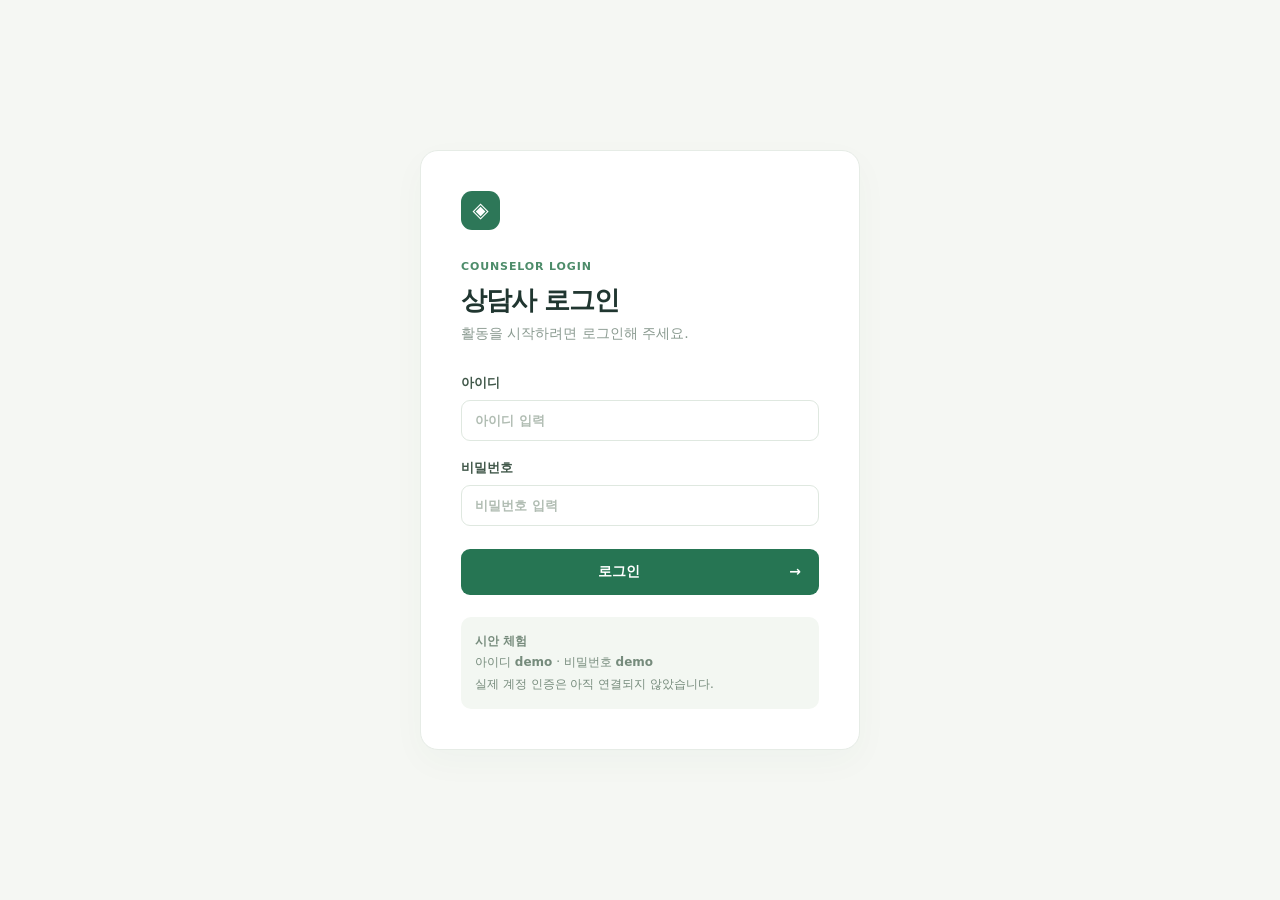
==== index.html @ 0dde92e3 "Add files via upload" ====
<!DOCTYPE html>
<html lang="ko"><head><meta charset="utf-8"><meta name="viewport" content="width=device-width,initial-scale=1"><meta name="theme-color" content="#f5f7f3"><title>온동네 상담사 활동</title><link rel="stylesheet" href="style.css"></head>
<body class="login-mode">
<div class="shell">
<header class="top"><div class="brand"><span class="logo">◈</span><div><strong>온동네</strong><small>상담사 활동 기록</small></div></div><div id="header-actions" hidden><button class="text-btn" id="logout">로그아웃</button></div></header>
<div class="demo">테스트 시안 · 가상 정보만 입력해 주세요. 실제 로그인이나 보고 전송은 이루어지지 않습니다.</div>
<main>
<section id="login" class="screen active"><div class="login-layout"><div class="login-card"><div class="login-symbol">◈</div><span class="eyebrow">COUNSELOR LOGIN</span><h2>상담사 로그인</h2><p class="sub">활동을 시작하려면 로그인해 주세요.</p><form id="login-form"><label class="field">아이디<input name="id" placeholder="아이디 입력" autocomplete="username" required></label><label class="field">비밀번호<input name="password" type="password" placeholder="비밀번호 입력" autocomplete="current-password" required></label><button class="button primary block" type="submit">로그인 <span>→</span></button><div id="login-error" class="error" role="alert"></div></form><div class="test-note"><strong>시안 체험</strong><br>아이디 <b>demo</b> · 비밀번호 <b>demo</b><br>실제 계정 인증은 아직 연결되지 않았습니다.</div></div></div></section>
<section id="workspace" class="screen"><div class="page"><div class="workspace-head"><div><div class="eyebrow">MY ACTIVITY</div><h1>오늘의 활동 기록</h1><p class="sub">활동 구역을 선택하고 방문과 상담을 기록해 주세요.</p></div><div class="person"><span class="person-icon">김</span><div><b>김상담</b><small>상담사 · 테스트 계정</small></div></div></div><div class="summary"><div><span>오늘 방문</span><strong id="visits-count">0 <small>건</small></strong></div><div><span>오늘 재방문</span><strong id="revisits-count">0 <small>건</small></strong></div><div><span>단순 업데이트</span><strong id="updates-count">0 <small>건</small></strong></div><div><span>동의서 징구</span><strong id="consent-count">0 <small>건</small></strong></div></div><div class="layout"><div><div class="section-head"><div><span class="eyebrow">NEW RECORD</span><h2 id="form-heading">활동 내용 작성</h2><p class="sub">방문할 때마다 한 건씩 간편하게 기록해 주세요.</p></div><button id="clear-form" class="text-btn">입력 초기화</button></div><form id="activity-form" class="form-card"><div id="linked" class="linked" hidden></div><label class="field">활동 구역 <span class="required">*</span><select name="area" id="area-select" required><option value="">구역을 선택해 주세요</option></select><small>표시된 구역은 관리자가 설정한 구역의 예시입니다.</small></label><div class="field-row"><label class="field">활동일 <span class="required">*</span><input type="date" name="date" required></label><label class="field">활동 유형 <span class="required">*</span><select name="type" required><option value="최초 방문">최초 방문</option><option value="재방문">재방문</option><option value="단순 업데이트">단순 업데이트</option></select></label></div><div class="field-row"><label class="field">권리지번 <span class="required">*</span><input name="address" placeholder="예: 123-45" required></label><label class="field">동·호수<input name="unit" placeholder="예: 101동 203호"></label></div><label class="field">소유자명 <span class="required">*</span><input name="owner" placeholder="소유자 이름 입력" required></label><fieldset id="visit-result"><legend>방문 결과 <span class="required">*</span></legend><div class="choices"><label><input type="radio" name="result" value="상담 완료" required><span>상담 완료</span></label><label><input type="radio" name="result" value="부재"><span>부재</span></label><label><input type="radio" name="result" value="방문 거절"><span>방문 거절</span></label><label><input type="radio" name="result" value="기타"><span>기타</span></label></div></fieldset><fieldset><legend>서류 징구 여부 <small>확인한 항목을 체크해 주세요</small></legend><div class="checks"><label><input type="checkbox" name="consent"><span>동의서</span></label><label><input type="checkbox" name="privacy"><span>개인정보 관련 서류</span></label><label><input type="checkbox" name="identity"><span>신분증 관련 자료</span></label></div><p class="hint">체크는 징구를 뜻하며, 미체크는 아직 확인되지 않은 상태입니다.</p></fieldset><fieldset><legend>개발성향</legend><div class="choices compact"><label><input type="radio" name="preference" value="상"><span>상</span></label><label><input type="radio" name="preference" value="중"><span>중</span></label><label><input type="radio" name="preference" value="하"><span>하</span></label><label><input type="radio" name="preference" value="미확인" checked><span>미확인</span></label></div></fieldset><label class="field">상담 내용<textarea name="note" placeholder="상담 내용이나 특이사항을 입력해 주세요." rows="4"></textarea></label><label class="field">변동사항 <small>선택</small><input name="changes" placeholder="주소·연락처 등 변경 내용"></label><div class="field-row"><label class="field">후속 조치<select name="follow"><option value="">선택 안 함</option><option>재방문</option><option>전화 연락</option><option>서류 확인</option><option>기타</option></select></label><label class="field">예정일<input type="date" name="followDate"></label></div><div class="form-footer"><span>입력한 내용은 이 브라우저에 저장됩니다.</span><button class="button primary" type="submit">활동 기록 저장 <span>→</span></button></div><p id="feedback" class="feedback" role="status"></p></form></div><aside><div class="side-card"><div class="side-heading"><div><span class="eyebrow">ACTIVITY LOG</span><h2>내 활동 이력</h2></div><span id="record-total" class="count">0건</span></div><div class="searchbox"><span>⌕</span><input id="search" placeholder="권리지번 또는 소유자 검색" aria-label="활동 이력 검색"></div><div id="records" class="records"></div></div><div class="side-note"><b>기존 대상 다시 기록하기</b><p>활동 이력에서 ‘이어서 기록’을 선택하면 해당 권리지번의 재방문이나 단순 업데이트를 남길 수 있습니다.</p></div></aside></div></div></section>
</main></div><script src="app.js"></script></body></html>
---- style.css ----
:root{font-family:"Malgun Gothic",system-ui,sans-serif;color:#203630;background:#f5f7f3;font-size:14px}*{box-sizing:border-box}body{margin:0}button,input,select,textarea{font:inherit}button{cursor:pointer}button:focus-visible,input:focus-visible,select:focus-visible,textarea:focus-visible{outline:3px solid #9bd8b5;outline-offset:2px}.top{height:72px;padding:0 max(24px,calc((100vw - 1220px)/2));display:flex;align-items:center;justify-content:space-between;background:#fff;border-bottom:1px solid #e8eee9}.brand{display:flex;align-items:center;gap:10px}.logo,.login-symbol{display:grid;place-items:center;color:white;background:#2d7758;border-radius:11px;font-size:21px;width:39px;height:39px}.brand strong{font-size:19px;letter-spacing:-1px;display:block}.brand small{display:block;font-size:10px;color:#89988e}.demo{background:#fcf7ea;color:#806d40;text-align:center;font-size:11px;padding:9px 16px}.screen{display:none}.screen.active{display:block}.login-layout{max-width:1040px;margin:0 auto;display:grid;grid-template-columns:1fr 440px;gap:75px;align-items:center;min-height:calc(100vh - 110px);padding:50px 24px}.eyebrow{font-size:11px;color:#4d8c6a;font-weight:800;letter-spacing:.08em}.intro h1{font-size:42px;line-height:1.35;letter-spacing:-2px;margin:20px 0}.intro h1 em{color:#388662;font-style:normal}.intro p,.sub{color:#8a9a90;line-height:1.7}.intro-art{position:relative;height:200px;max-width:420px;margin-top:40px;border-radius:18px;background:#eaf2e9;overflow:hidden}.intro-art span{position:absolute;bottom:15px;left:20px;font-size:11px;color:#72977f}.sun{position:absolute;right:50px;top:24px;width:44px;height:44px;background:#f6d997;border-radius:50%}.house{position:absolute;bottom:38px;width:88px;height:68px;background:#fff;border-radius:5px}.house:before{content:"";position:absolute;top:-34px;left:0;border-left:44px solid transparent;border-right:44px solid transparent;border-bottom:38px solid #81ae8d}.house i{display:block;position:absolute;width:19px;height:30px;background:#c1dbc5;bottom:0;left:34px;border-radius:4px 4px 0 0}.h1{left:75px}.h2{left:170px;transform:scale(.8);transform-origin:bottom}.h3{left:250px;transform:scale(.6);transform-origin:bottom}.ground{position:absolute;bottom:36px;left:30px;right:30px;border-bottom:2px solid #c5d9c6}.login-card,.form-card,.side-card{background:white;border:1px solid #e6ece6;border-radius:18px;box-shadow:0 12px 35px #2b513608}.login-card{padding:40px}.login-symbol{margin-bottom:27px}.login-card h2{font-size:26px;margin:10px 0 4px;letter-spacing:-1px}.login-card .sub{margin:0 0 28px}.field{display:block;font-size:13px;font-weight:700;color:#41584a;margin:0 0 18px}.field small,legend small{font-weight:400;color:#9daaa0;margin-left:5px;font-size:11px}.field input,.field select,.field textarea,.searchbox input{display:block;width:100%;margin-top:8px;border:1px solid #dfe8e0;border-radius:9px;padding:12px 13px;background:#fff;color:#243a2e}.field textarea{resize:vertical}.field input::placeholder,.field textarea::placeholder,.searchbox input::placeholder{color:#b1bdb3}.button{border:0;border-radius:9px;padding:14px 18px;font-weight:700}.button.primary{background:#267553;color:white}.button.primary:hover{background:#1d6145}.button span{float:right;margin-left:30px}.block{width:100%;margin-top:5px}.test-note{font-size:12px;line-height:1.8;background:#f3f7f2;color:#768b7c;border-radius:10px;padding:14px;margin-top:22px}.error{color:#ba513e;font-size:12px;margin-top:8px}.text-btn{border:0;background:transparent;color:#668272;font-weight:700;font-size:12px;padding:8px}.page{max-width:1200px;margin:0 auto;padding:48px 24px 75px}.page.narrow{max-width:760px;padding-top:65px}.page h1{font-size:30px;letter-spacing:-1.5px;margin:9px 0}.steps{display:flex;align-items:center;gap:10px;margin-bottom:48px}.step{font-size:12px;color:#a9b6ac}.step.done{color:#88aa94}.step.current{color:#277554;font-weight:800}.line{width:30px;height:1px;background:#d6e2d7}.region-list{display:grid;gap:12px;margin-top:30px}.region{display:flex;text-align:left;justify-content:space-between;align-items:center;width:100%;background:white;border:1px solid #e3ebe3;border-radius:13px;padding:20px}.region:hover{border-color:#65a880;background:#f8fcf8}.region strong{font-size:16px;display:block;margin-bottom:5px}.region small{color:#95a79a}.region-arrow{width:34px;height:34px;border-radius:50%;display:grid;place-items:center;background:#edf6ef;color:#388363}.caption{color:#9daaa0;font-size:12px;margin-top:20px}.workspace-head{display:flex;justify-content:space-between;align-items:center;margin-bottom:24px}.person{display:flex;align-items:center;gap:10px}.person-icon{width:38px;height:38px;border-radius:50%;background:#dcefe0;color:#337859;display:grid;place-items:center;font-weight:bold}.person small{display:block;color:#98a89d;font-size:11px;margin-top:4px}.summary{display:grid;grid-template-columns:repeat(4,1fr);background:white;border:1px solid #e4ece5;border-radius:14px;margin:0 0 34px}.summary>div{padding:18px 25px;border-right:1px solid #edf1ed}.summary>div:last-child{border:0}.summary span{display:block;color:#85968a;font-size:12px}.summary strong{display:block;margin-top:7px;font-size:23px}.summary small{font-size:12px;color:#97a69b;font-weight:400}.layout{display:grid;grid-template-columns:minmax(0,1fr) 340px;gap:24px}.section-head,.side-heading{display:flex;justify-content:space-between;align-items:center}.section-head h2,.side-heading h2{font-size:20px;margin:5px 0}.section-head .sub{font-size:12px;margin:0 0 17px}.form-card{padding:26px}.field-row{display:grid;grid-template-columns:1fr 1fr;gap:14px}.required{color:#d08764}fieldset{border:0;padding:0;margin:0 0 22px}legend{padding:0;margin-bottom:10px;font-size:13px;font-weight:700;color:#41584a}.choices{display:flex;flex-wrap:wrap;gap:8px}.choices label{flex:1;min-width:78px}.choices input{position:absolute;opacity:0}.choices span{display:block;border:1px solid #e0e9e1;text-align:center;border-radius:8px;padding:10px 8px;color:#7e9183;font-size:12px}.choices input:checked+span{border-color:#4c9a6e;color:#267452;background:#eff8f1;font-weight:bold}.choices input:focus-visible+span{outline:3px solid #9bd8b5}.checks{display:flex;flex-wrap:wrap;gap:9px}.checks label{background:#f6f9f5;border-radius:8px;padding:10px 11px;font-size:12px;color:#526e5b}.checks input{accent-color:#2d815a;vertical-align:middle;margin:0 5px 0 0}.hint{color:#a0ada3;font-size:11px;margin:8px 0 0}.form-footer{border-top:1px solid #eef2ee;padding-top:18px;display:flex;align-items:center;justify-content:space-between;gap:12px}.form-footer span{font-size:11px;color:#a1ada3}.feedback{color:#267553;font-weight:bold;font-size:12px;margin:10px 0 0}.linked{background:#edf7ef;color:#317554;padding:10px;border-radius:8px;margin-bottom:16px;font-size:12px}.side-card{padding:22px}.side-heading h2{font-size:17px}.count{font-size:11px;background:#ecf5ed;color:#50916b;padding:6px 9px;border-radius:30px}.searchbox{display:flex;align-items:center;gap:6px;border:1px solid #e2ebe3;border-radius:9px;margin:18px 0;padding:0 10px;color:#7a9985}.searchbox input{border:0;margin:0;padding:11px 2px;outline:none}.record{border-bottom:1px solid #edf2ed;padding:15px 0}.record:last-child{border:0}.record-top{display:flex;justify-content:space-between;gap:6px;align-items:center}.record-top strong{font-size:13px}.record small{display:block;color:#9aa99d;margin:7px 0}.record p{color:#718679;font-size:12px;line-height:1.5;margin:6px 0}.tag{font-size:10px;padding:5px 8px;border-radius:20px;background:#edf5ee;color:#498368;white-space:nowrap}.tag.update{background:#fff5e6;color:#aa7b39}.record-action{border:0;padding:5px 0;background:none;color:#34845c;font-size:11px;font-weight:bold}.empty{padding:22px 0;text-align:center;color:#a0aea3;font-size:12px;line-height:1.7}.side-note{margin-top:15px;border-radius:12px;background:#eaf3e9;padding:18px;color:#63836c;font-size:12px;line-height:1.7}.side-note p{margin:5px 0 0}.side-note b{color:#3e7550}@media(max-width:850px){.login-layout{grid-template-columns:1fr;max-width:540px;gap:25px;padding-top:35px}.intro h1{font-size:32px}.intro-art{display:none}.login-card{padding:28px}.layout{grid-template-columns:1fr}.page{padding-top:32px}.summary>div{padding:15px}.person{display:none}}@media(max-width:500px){.top{height:62px;padding:0 16px}.brand strong{font-size:17px}.page{padding:28px 16px 60px}.page h1{font-size:24px}.summary{grid-template-columns:1fr 1fr}.summary>div:nth-child(2){border-right:0}.summary>div:nth-child(-n+2){border-bottom:1px solid #edf1ed}.field-row{grid-template-columns:1fr;gap:0}.form-card{padding:18px}.form-footer{align-items:stretch;flex-direction:column}.form-footer button{width:100%}.intro h1{font-size:29px}.steps{margin-bottom:35px}}

body.login-mode .top,body.login-mode .demo{display:none}.login-layout{display:flex;justify-content:center;align-items:center;min-height:100vh;max-width:100%;padding:24px}.login-card{width:min(440px,100%)}
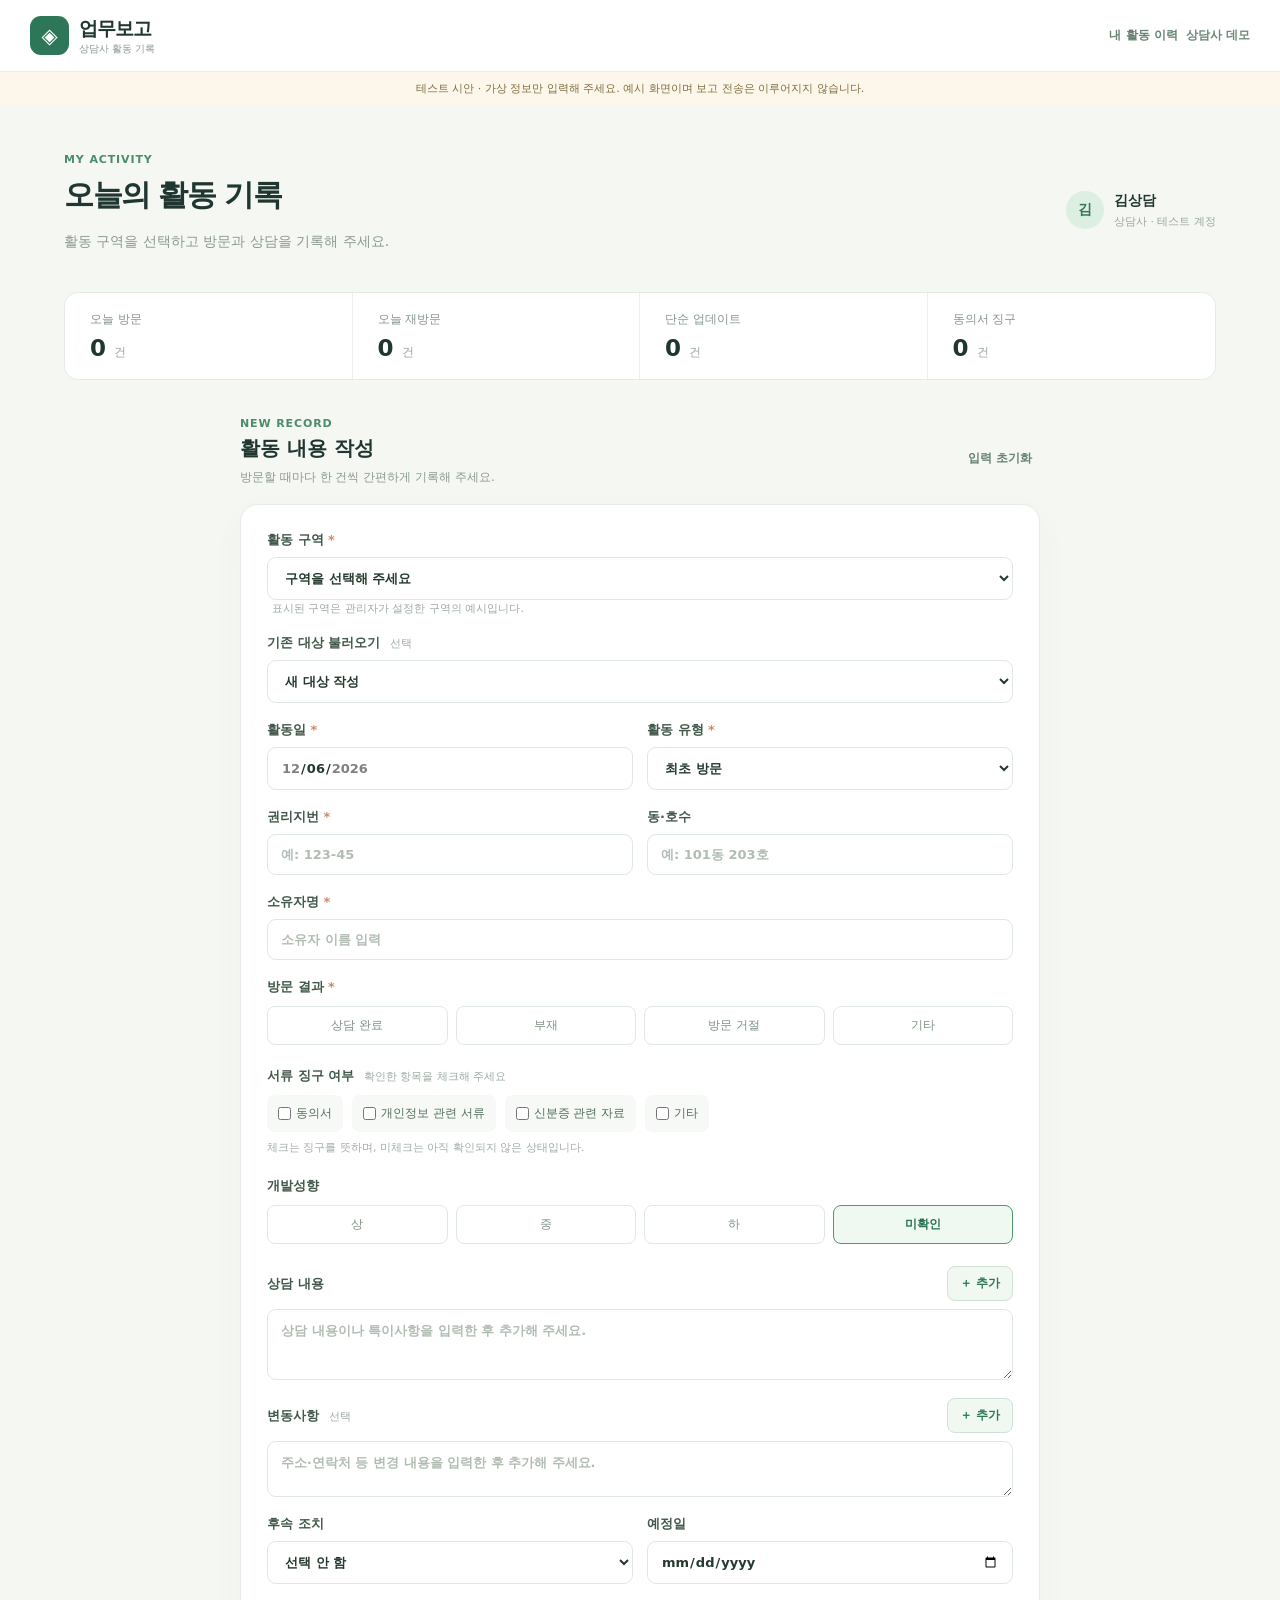
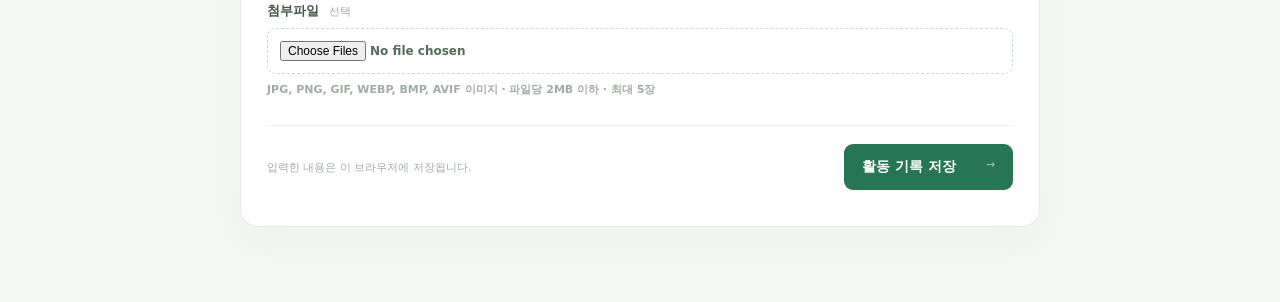
==== commit 1d52c44d: "Update counselor activity reporting prototype" ====
--- a/index.html
+++ b/index.html
@@ -1,10 +1,10 @@
 <!DOCTYPE html>
-<html lang="ko"><head><meta charset="utf-8"><meta name="viewport" content="width=device-width,initial-scale=1"><meta name="theme-color" content="#f5f7f3"><title>온동네 상담사 활동</title><link rel="stylesheet" href="style.css"></head>
+<html lang="ko"><head><meta charset="utf-8"><meta name="viewport" content="width=device-width,initial-scale=1"><meta name="theme-color" content="#f5f7f3"><title>업무보고 상담사 활동</title><link rel="stylesheet" href="style.css"></head>
 <body class="login-mode">
 <div class="shell">
-<header class="top"><div class="brand"><span class="logo">◈</span><div><strong>온동네</strong><small>상담사 활동 기록</small></div></div><div id="header-actions" hidden><button class="text-btn" id="logout">로그아웃</button></div></header>
-<div class="demo">테스트 시안 · 가상 정보만 입력해 주세요. 실제 로그인이나 보고 전송은 이루어지지 않습니다.</div>
+<header class="top"><div class="brand"><span class="logo">◈</span><div><strong>업무보고</strong><small>상담사 활동 기록</small></div></div><div id="header-actions" hidden><button type="button" class="text-btn open-history">내 활동 이력</button><span class="demo-label">상담사 데모</span></div></header>
+<div class="demo">테스트 시안 · 가상 정보만 입력해 주세요. 예시 화면이며 보고 전송은 이루어지지 않습니다.</div>
 <main>
-<section id="login" class="screen active"><div class="login-layout"><div class="login-card"><div class="login-symbol">◈</div><span class="eyebrow">COUNSELOR LOGIN</span><h2>상담사 로그인</h2><p class="sub">활동을 시작하려면 로그인해 주세요.</p><form id="login-form"><label class="field">아이디<input name="id" placeholder="아이디 입력" autocomplete="username" required></label><label class="field">비밀번호<input name="password" type="password" placeholder="비밀번호 입력" autocomplete="current-password" required></label><button class="button primary block" type="submit">로그인 <span>→</span></button><div id="login-error" class="error" role="alert"></div></form><div class="test-note"><strong>시안 체험</strong><br>아이디 <b>demo</b> · 비밀번호 <b>demo</b><br>실제 계정 인증은 아직 연결되지 않았습니다.</div></div></div></section>
-<section id="workspace" class="screen"><div class="page"><div class="workspace-head"><div><div class="eyebrow">MY ACTIVITY</div><h1>오늘의 활동 기록</h1><p class="sub">활동 구역을 선택하고 방문과 상담을 기록해 주세요.</p></div><div class="person"><span class="person-icon">김</span><div><b>김상담</b><small>상담사 · 테스트 계정</small></div></div></div><div class="summary"><div><span>오늘 방문</span><strong id="visits-count">0 <small>건</small></strong></div><div><span>오늘 재방문</span><strong id="revisits-count">0 <small>건</small></strong></div><div><span>단순 업데이트</span><strong id="updates-count">0 <small>건</small></strong></div><div><span>동의서 징구</span><strong id="consent-count">0 <small>건</small></strong></div></div><div class="layout"><div><div class="section-head"><div><span class="eyebrow">NEW RECORD</span><h2 id="form-heading">활동 내용 작성</h2><p class="sub">방문할 때마다 한 건씩 간편하게 기록해 주세요.</p></div><button id="clear-form" class="text-btn">입력 초기화</button></div><form id="activity-form" class="form-card"><div id="linked" class="linked" hidden></div><label class="field">활동 구역 <span class="required">*</span><select name="area" id="area-select" required><option value="">구역을 선택해 주세요</option></select><small>표시된 구역은 관리자가 설정한 구역의 예시입니다.</small></label><div class="field-row"><label class="field">활동일 <span class="required">*</span><input type="date" name="date" required></label><label class="field">활동 유형 <span class="required">*</span><select name="type" required><option value="최초 방문">최초 방문</option><option value="재방문">재방문</option><option value="단순 업데이트">단순 업데이트</option></select></label></div><div class="field-row"><label class="field">권리지번 <span class="required">*</span><input name="address" placeholder="예: 123-45" required></label><label class="field">동·호수<input name="unit" placeholder="예: 101동 203호"></label></div><label class="field">소유자명 <span class="required">*</span><input name="owner" placeholder="소유자 이름 입력" required></label><fieldset id="visit-result"><legend>방문 결과 <span class="required">*</span></legend><div class="choices"><label><input type="radio" name="result" value="상담 완료" required><span>상담 완료</span></label><label><input type="radio" name="result" value="부재"><span>부재</span></label><label><input type="radio" name="result" value="방문 거절"><span>방문 거절</span></label><label><input type="radio" name="result" value="기타"><span>기타</span></label></div></fieldset><fieldset><legend>서류 징구 여부 <small>확인한 항목을 체크해 주세요</small></legend><div class="checks"><label><input type="checkbox" name="consent"><span>동의서</span></label><label><input type="checkbox" name="privacy"><span>개인정보 관련 서류</span></label><label><input type="checkbox" name="identity"><span>신분증 관련 자료</span></label></div><p class="hint">체크는 징구를 뜻하며, 미체크는 아직 확인되지 않은 상태입니다.</p></fieldset><fieldset><legend>개발성향</legend><div class="choices compact"><label><input type="radio" name="preference" value="상"><span>상</span></label><label><input type="radio" name="preference" value="중"><span>중</span></label><label><input type="radio" name="preference" value="하"><span>하</span></label><label><input type="radio" name="preference" value="미확인" checked><span>미확인</span></label></div></fieldset><label class="field">상담 내용<textarea name="note" placeholder="상담 내용이나 특이사항을 입력해 주세요." rows="4"></textarea></label><label class="field">변동사항 <small>선택</small><input name="changes" placeholder="주소·연락처 등 변경 내용"></label><div class="field-row"><label class="field">후속 조치<select name="follow"><option value="">선택 안 함</option><option>재방문</option><option>전화 연락</option><option>서류 확인</option><option>기타</option></select></label><label class="field">예정일<input type="date" name="followDate"></label></div><div class="form-footer"><span>입력한 내용은 이 브라우저에 저장됩니다.</span><button class="button primary" type="submit">활동 기록 저장 <span>→</span></button></div><p id="feedback" class="feedback" role="status"></p></form></div><aside><div class="side-card"><div class="side-heading"><div><span class="eyebrow">ACTIVITY LOG</span><h2>내 활동 이력</h2></div><span id="record-total" class="count">0건</span></div><div class="searchbox"><span>⌕</span><input id="search" placeholder="권리지번 또는 소유자 검색" aria-label="활동 이력 검색"></div><div id="records" class="records"></div></div><div class="side-note"><b>기존 대상 다시 기록하기</b><p>활동 이력에서 ‘이어서 기록’을 선택하면 해당 권리지번의 재방문이나 단순 업데이트를 남길 수 있습니다.</p></div></aside></div></div></section>
-</main></div><script src="app.js"></script></body></html>
+<section id="login" class="screen active"><div class="login-layout"><div class="login-card"><div class="login-symbol">◈</div><span class="eyebrow">COUNSELOR LOGIN</span><h2>상담사 로그인</h2><p class="sub">활동을 시작하려면 로그인해 주세요.</p><form id="login-form"><label class="field">아이디<input name="id" placeholder="아이디 입력" autocomplete="username" required></label><label class="field">비밀번호<input name="password" type="password" placeholder="비밀번호 입력" autocomplete="current-password" required></label><label class="remember"><input type="checkbox" name="remember"> 로그인 유지</label><button class="button primary block" type="submit">로그인 <span>→</span></button><div id="login-error" class="error" role="alert"></div></form><div class="test-note"><strong>시안 체험</strong><br>아이디 <b>demo</b> · 비밀번호 <b>demo</b><br>실제 계정 인증은 아직 연결되지 않았습니다.</div></div></div></section>
+<section id="workspace" class="screen"><div class="page"><div class="workspace-head"><div><div class="eyebrow">MY ACTIVITY</div><h1>오늘의 활동 기록</h1><p class="sub">활동 구역을 선택하고 방문과 상담을 기록해 주세요.</p></div><div class="person"><span class="person-icon">김</span><div><b>김상담</b><small>상담사 · 테스트 계정</small></div></div></div><div class="summary"><button type="button" class="summary-item" data-stat="visit"><span>오늘 방문</span><strong id="visits-count">0 <small>건</small></strong></button><button type="button" class="summary-item" data-stat="revisit"><span>오늘 재방문</span><strong id="revisits-count">0 <small>건</small></strong></button><button type="button" class="summary-item" data-stat="update"><span>단순 업데이트</span><strong id="updates-count">0 <small>건</small></strong></button><button type="button" class="summary-item" data-stat="consent"><span>동의서 징구</span><strong id="consent-count">0 <small>건</small></strong></button></div><div class="layout"><div><div class="section-head"><div><span class="eyebrow">NEW RECORD</span><h2 id="form-heading">활동 내용 작성</h2><p class="sub">방문할 때마다 한 건씩 간편하게 기록해 주세요.</p></div><button id="clear-form" class="text-btn">입력 초기화</button></div><form id="activity-form" class="form-card"><div id="linked" class="linked" hidden></div><label class="field">활동 구역 <span class="required">*</span><select name="area" id="area-select" required><option value="">구역을 선택해 주세요</option></select><small>표시된 구역은 관리자가 설정한 구역의 예시입니다.</small></label><label class="field">기존 대상 불러오기 <small>선택</small><select id="target-select"><option value="">새 대상 작성</option></select></label><div class="field-row"><label class="field">활동일 <span class="required">*</span><input type="date" name="date" required readonly></label><label class="field">활동 유형 <span class="required">*</span><select name="type" required><option value="최초 방문">최초 방문</option><option value="재방문">재방문</option><option value="단순 업데이트">단순 업데이트</option></select></label></div><div class="field-row"><label class="field">권리지번 <span class="required">*</span><input name="address" placeholder="예: 123-45" required></label><label class="field">동·호수<input name="unit" placeholder="예: 101동 203호"></label></div><label class="field">소유자명 <span class="required">*</span><input name="owner" placeholder="소유자 이름 입력" required></label><fieldset id="visit-result"><legend>방문 결과 <span class="required">*</span></legend><div class="choices"><label><input type="radio" name="result" value="상담 완료" required><span>상담 완료</span></label><label><input type="radio" name="result" value="부재"><span>부재</span></label><label><input type="radio" name="result" value="방문 거절"><span>방문 거절</span></label><label><input type="radio" name="result" value="기타"><span>기타</span></label></div></fieldset><fieldset><legend>서류 징구 여부 <small>확인한 항목을 체크해 주세요</small></legend><div class="checks"><label><input type="checkbox" name="consent"><span>동의서</span></label><label><input type="checkbox" name="privacy"><span>개인정보 관련 서류</span></label><label><input type="checkbox" name="identity"><span>신분증 관련 자료</span></label><label><input type="checkbox" name="other"><span>기타</span></label></div><p class="hint">체크는 징구를 뜻하며, 미체크는 아직 확인되지 않은 상태입니다.</p></fieldset><fieldset><legend>개발성향</legend><div class="choices compact"><label><input type="radio" name="preference" value="상"><span>상</span></label><label><input type="radio" name="preference" value="중"><span>중</span></label><label><input type="radio" name="preference" value="하"><span>하</span></label><label><input type="radio" name="preference" value="미확인" checked><span>미확인</span></label></div></fieldset><div class="field entry-section"><div class="entry-head"><label for="note-input">상담 내용</label><button type="button" class="add-entry" data-kind="note">＋ 추가</button></div><div id="note-history" class="entry-history"></div><textarea id="note-input" name="note" placeholder="상담 내용이나 특이사항을 입력한 후 추가해 주세요." rows="3"></textarea><div id="note-draft" class="entry-history"></div></div><div class="field entry-section"><div class="entry-head"><label for="changes-input">변동사항 <small>선택</small></label><button type="button" class="add-entry" data-kind="changes">＋ 추가</button></div><div id="changes-history" class="entry-history"></div><textarea id="changes-input" name="changes" placeholder="주소·연락처 등 변경 내용을 입력한 후 추가해 주세요." rows="2"></textarea><div id="changes-draft" class="entry-history"></div></div><div class="field-row"><label class="field">후속 조치<select name="follow"><option value="">선택 안 함</option><option>재방문</option><option>전화 연락</option><option>서류 확인</option><option>기타</option></select></label><label class="field">예정일<input type="date" name="followDate"></label></div><div class="field attachment-field"><label for="attachments">첨부파일 <small>선택</small></label><input id="attachments" name="attachments" type="file" accept="image/jpeg,image/png,image/gif,image/webp,image/bmp,image/avif" multiple><p class="hint">JPG, PNG, GIF, WEBP, BMP, AVIF 이미지 · 파일당 2MB 이하 · 최대 5장</p><div id="attachment-preview" class="attachment-preview" aria-live="polite"></div></div><div class="form-footer"><span>입력한 내용은 이 브라우저에 저장됩니다.</span><button class="button primary" type="submit">활동 기록 저장 <span>→</span></button></div><p id="feedback" class="feedback" role="status"></p></form></div></div></div></section>
+<section id="history-page" class="screen"><div class="page history-page"><button type="button" id="back-to-work" class="text-btn">← 활동 기록으로 돌아가기</button><div class="history-title"><span class="eyebrow">ACTIVITY LOG</span><h1>내 활동 이력</h1><p class="sub">기간을 선택해 최신 기록부터 확인하세요.</p></div><div class="side-card"><div class="side-heading"><div><span class="eyebrow">ACTIVITY LOG</span><h2>내 활동 이력</h2></div><span id="record-total" class="count">0건</span></div><div class="history-date period-filter"><label for="history-start">시작 날짜<input id="history-start" type="date"></label><span class="period-separator">~</span><label for="history-end">마지막 날짜<input id="history-end" type="date"></label><button id="search-history" type="button">검색</button></div><p id="date-error" class="attachment-error" role="alert" hidden>시작 날짜는 마지막 날짜보다 늦을 수 없습니다.</p><div class="searchbox"><span>⌕</span><input id="search" placeholder="권리지번 또는 소유자 검색" aria-label="활동 이력 검색"></div><p id="history-status" class="history-status" role="status" hidden></p><p id="active-filter" class="active-filter" hidden></p><p class="history-help">활동 이력은 읽기 전용입니다. 새로운 활동은 활동 기록 화면에서 작성해 주세요.</p><div id="records" class="records"></div></div></div></section></main></div><script src="app.js"></script></body></html>
--- a/style.css
+++ b/style.css
@@ -1,3 +1,20 @@
 :root{font-family:"Malgun Gothic",system-ui,sans-serif;color:#203630;background:#f5f7f3;font-size:14px}*{box-sizing:border-box}body{margin:0}button,input,select,textarea{font:inherit}button{cursor:pointer}button:focus-visible,input:focus-visible,select:focus-visible,textarea:focus-visible{outline:3px solid #9bd8b5;outline-offset:2px}.top{height:72px;padding:0 max(24px,calc((100vw - 1220px)/2));display:flex;align-items:center;justify-content:space-between;background:#fff;border-bottom:1px solid #e8eee9}.brand{display:flex;align-items:center;gap:10px}.logo,.login-symbol{display:grid;place-items:center;color:white;background:#2d7758;border-radius:11px;font-size:21px;width:39px;height:39px}.brand strong{font-size:19px;letter-spacing:-1px;display:block}.brand small{display:block;font-size:10px;color:#89988e}.demo{background:#fcf7ea;color:#806d40;text-align:center;font-size:11px;padding:9px 16px}.screen{display:none}.screen.active{display:block}.login-layout{max-width:1040px;margin:0 auto;display:grid;grid-template-columns:1fr 440px;gap:75px;align-items:center;min-height:calc(100vh - 110px);padding:50px 24px}.eyebrow{font-size:11px;color:#4d8c6a;font-weight:800;letter-spacing:.08em}.intro h1{font-size:42px;line-height:1.35;letter-spacing:-2px;margin:20px 0}.intro h1 em{color:#388662;font-style:normal}.intro p,.sub{color:#8a9a90;line-height:1.7}.intro-art{position:relative;height:200px;max-width:420px;margin-top:40px;border-radius:18px;background:#eaf2e9;overflow:hidden}.intro-art span{position:absolute;bottom:15px;left:20px;font-size:11px;color:#72977f}.sun{position:absolute;right:50px;top:24px;width:44px;height:44px;background:#f6d997;border-radius:50%}.house{position:absolute;bottom:38px;width:88px;height:68px;background:#fff;border-radius:5px}.house:before{content:"";position:absolute;top:-34px;left:0;border-left:44px solid transparent;border-right:44px solid transparent;border-bottom:38px solid #81ae8d}.house i{display:block;position:absolute;width:19px;height:30px;background:#c1dbc5;bottom:0;left:34px;border-radius:4px 4px 0 0}.h1{left:75px}.h2{left:170px;transform:scale(.8);transform-origin:bottom}.h3{left:250px;transform:scale(.6);transform-origin:bottom}.ground{position:absolute;bottom:36px;left:30px;right:30px;border-bottom:2px solid #c5d9c6}.login-card,.form-card,.side-card{background:white;border:1px solid #e6ece6;border-radius:18px;box-shadow:0 12px 35px #2b513608}.login-card{padding:40px}.login-symbol{margin-bottom:27px}.login-card h2{font-size:26px;margin:10px 0 4px;letter-spacing:-1px}.login-card .sub{margin:0 0 28px}.field{display:block;font-size:13px;font-weight:700;color:#41584a;margin:0 0 18px}.field small,legend small{font-weight:400;color:#9daaa0;margin-left:5px;font-size:11px}.field input,.field select,.field textarea,.searchbox input{display:block;width:100%;margin-top:8px;border:1px solid #dfe8e0;border-radius:9px;padding:12px 13px;background:#fff;color:#243a2e}.field textarea{resize:vertical}.field input::placeholder,.field textarea::placeholder,.searchbox input::placeholder{color:#b1bdb3}.button{border:0;border-radius:9px;padding:14px 18px;font-weight:700}.button.primary{background:#267553;color:white}.button.primary:hover{background:#1d6145}.button span{float:right;margin-left:30px}.block{width:100%;margin-top:5px}.test-note{font-size:12px;line-height:1.8;background:#f3f7f2;color:#768b7c;border-radius:10px;padding:14px;margin-top:22px}.error{color:#ba513e;font-size:12px;margin-top:8px}.text-btn{border:0;background:transparent;color:#668272;font-weight:700;font-size:12px;padding:8px}.page{max-width:1200px;margin:0 auto;padding:48px 24px 75px}.page.narrow{max-width:760px;padding-top:65px}.page h1{font-size:30px;letter-spacing:-1.5px;margin:9px 0}.steps{display:flex;align-items:center;gap:10px;margin-bottom:48px}.step{font-size:12px;color:#a9b6ac}.step.done{color:#88aa94}.step.current{color:#277554;font-weight:800}.line{width:30px;height:1px;background:#d6e2d7}.region-list{display:grid;gap:12px;margin-top:30px}.region{display:flex;text-align:left;justify-content:space-between;align-items:center;width:100%;background:white;border:1px solid #e3ebe3;border-radius:13px;padding:20px}.region:hover{border-color:#65a880;background:#f8fcf8}.region strong{font-size:16px;display:block;margin-bottom:5px}.region small{color:#95a79a}.region-arrow{width:34px;height:34px;border-radius:50%;display:grid;place-items:center;background:#edf6ef;color:#388363}.caption{color:#9daaa0;font-size:12px;margin-top:20px}.workspace-head{display:flex;justify-content:space-between;align-items:center;margin-bottom:24px}.person{display:flex;align-items:center;gap:10px}.person-icon{width:38px;height:38px;border-radius:50%;background:#dcefe0;color:#337859;display:grid;place-items:center;font-weight:bold}.person small{display:block;color:#98a89d;font-size:11px;margin-top:4px}.summary{display:grid;grid-template-columns:repeat(4,1fr);background:white;border:1px solid #e4ece5;border-radius:14px;margin:0 0 34px}.summary>div{padding:18px 25px;border-right:1px solid #edf1ed}.summary>div:last-child{border:0}.summary span{display:block;color:#85968a;font-size:12px}.summary strong{display:block;margin-top:7px;font-size:23px}.summary small{font-size:12px;color:#97a69b;font-weight:400}.layout{display:grid;grid-template-columns:minmax(0,1fr) 340px;gap:24px}.section-head,.side-heading{display:flex;justify-content:space-between;align-items:center}.section-head h2,.side-heading h2{font-size:20px;margin:5px 0}.section-head .sub{font-size:12px;margin:0 0 17px}.form-card{padding:26px}.field-row{display:grid;grid-template-columns:1fr 1fr;gap:14px}.required{color:#d08764}fieldset{border:0;padding:0;margin:0 0 22px}legend{padding:0;margin-bottom:10px;font-size:13px;font-weight:700;color:#41584a}.choices{display:flex;flex-wrap:wrap;gap:8px}.choices label{flex:1;min-width:78px}.choices input{position:absolute;opacity:0}.choices span{display:block;border:1px solid #e0e9e1;text-align:center;border-radius:8px;padding:10px 8px;color:#7e9183;font-size:12px}.choices input:checked+span{border-color:#4c9a6e;color:#267452;background:#eff8f1;font-weight:bold}.choices input:focus-visible+span{outline:3px solid #9bd8b5}.checks{display:flex;flex-wrap:wrap;gap:9px}.checks label{background:#f6f9f5;border-radius:8px;padding:10px 11px;font-size:12px;color:#526e5b}.checks input{accent-color:#2d815a;vertical-align:middle;margin:0 5px 0 0}.hint{color:#a0ada3;font-size:11px;margin:8px 0 0}.form-footer{border-top:1px solid #eef2ee;padding-top:18px;display:flex;align-items:center;justify-content:space-between;gap:12px}.form-footer span{font-size:11px;color:#a1ada3}.feedback{color:#267553;font-weight:bold;font-size:12px;margin:10px 0 0}.linked{background:#edf7ef;color:#317554;padding:10px;border-radius:8px;margin-bottom:16px;font-size:12px}.side-card{padding:22px}.side-heading h2{font-size:17px}.count{font-size:11px;background:#ecf5ed;color:#50916b;padding:6px 9px;border-radius:30px}.searchbox{display:flex;align-items:center;gap:6px;border:1px solid #e2ebe3;border-radius:9px;margin:18px 0;padding:0 10px;color:#7a9985}.searchbox input{border:0;margin:0;padding:11px 2px;outline:none}.record{border-bottom:1px solid #edf2ed;padding:15px 0}.record:last-child{border:0}.record-top{display:flex;justify-content:space-between;gap:6px;align-items:center}.record-top strong{font-size:13px}.record small{display:block;color:#9aa99d;margin:7px 0}.record p{color:#718679;font-size:12px;line-height:1.5;margin:6px 0}.tag{font-size:10px;padding:5px 8px;border-radius:20px;background:#edf5ee;color:#498368;white-space:nowrap}.tag.update{background:#fff5e6;color:#aa7b39}.record-action{border:0;padding:5px 0;background:none;color:#34845c;font-size:11px;font-weight:bold}.empty{padding:22px 0;text-align:center;color:#a0aea3;font-size:12px;line-height:1.7}.side-note{margin-top:15px;border-radius:12px;background:#eaf3e9;padding:18px;color:#63836c;font-size:12px;line-height:1.7}.side-note p{margin:5px 0 0}.side-note b{color:#3e7550}@media(max-width:850px){.login-layout{grid-template-columns:1fr;max-width:540px;gap:25px;padding-top:35px}.intro h1{font-size:32px}.intro-art{display:none}.login-card{padding:28px}.layout{grid-template-columns:1fr}.page{padding-top:32px}.summary>div{padding:15px}.person{display:none}}@media(max-width:500px){.top{height:62px;padding:0 16px}.brand strong{font-size:17px}.page{padding:28px 16px 60px}.page h1{font-size:24px}.summary{grid-template-columns:1fr 1fr}.summary>div:nth-child(2){border-right:0}.summary>div:nth-child(-n+2){border-bottom:1px solid #edf1ed}.field-row{grid-template-columns:1fr;gap:0}.form-card{padding:18px}.form-footer{align-items:stretch;flex-direction:column}.form-footer button{width:100%}.intro h1{font-size:29px}.steps{margin-bottom:35px}}
 
 body.login-mode .top,body.login-mode .demo{display:none}.login-layout{display:flex;justify-content:center;align-items:center;min-height:100vh;max-width:100%;padding:24px}.login-card{width:min(440px,100%)}
+
+.remember{display:flex;align-items:center;gap:8px;margin:0 0 16px;color:#617969;font-size:13px}.remember input{width:18px;height:18px;accent-color:#267553}.entry-head{display:flex;justify-content:space-between;align-items:center}.add-entry{border:1px solid #cfe3d4;border-radius:8px;background:#f0f8f1;color:#2d7753;font-size:12px;font-weight:700;padding:8px 12px}.entry-history{display:grid;gap:7px}.entry-item{padding:11px 12px;background:#f5f8f4;border-radius:8px;margin-top:8px;font-weight:400}.entry-item p{margin:0;white-space:pre-wrap;overflow-wrap:anywhere;color:#41584a;line-height:1.5}.entry-item time{display:block;font-size:11px;color:#8a9b8e;margin-top:4px}.draft-item{background:#eef7f0}.entry-label{font-size:11px;color:#78917e;margin:10px 0 0}.record-notes{margin:8px 0}.record-notes time{display:block;color:#9aa99d;font-size:10px}
+@media(max-width:650px){.top{padding:0 16px}.demo{line-height:1.5}.page{padding:25px 14px 55px}.workspace-head{margin-bottom:18px}.workspace-head h1{font-size:25px}.summary{grid-template-columns:repeat(2,minmax(0,1fr));margin-bottom:24px}.summary>div{padding:13px 15px}.summary>div:nth-child(2){border-right:0}.summary>div:nth-child(-n+2){border-bottom:1px solid #edf1ed}.layout{grid-template-columns:minmax(0,1fr);gap:16px}.form-card,.side-card{padding:18px}.field-row{grid-template-columns:1fr;gap:0}.field input,.field select,.field textarea{font-size:16px;min-height:46px}.choices label{min-width:calc(50% - 8px)}.choices span{padding:12px 6px}.checks{display:grid;grid-template-columns:1fr}.checks label{padding:12px}.form-footer{align-items:stretch;flex-direction:column}.form-footer .button{width:100%}.login-layout{min-height:100dvh;padding:18px}.login-card{padding:26px 22px}.login-card input{font-size:16px;min-height:48px}}
+
+.demo-label{color:#6c8878;font-size:12px;font-weight:700}.history-date{display:flex;align-items:center;gap:7px;flex-wrap:wrap}.history-date label{font-size:12px;font-weight:700;color:#526e5b}.history-date input{border:1px solid #dfe8e0;border-radius:8px;padding:8px;min-width:0;flex:1}.history-date button{border:0;background:transparent;color:#388363;font-size:11px;font-weight:700;padding:8px}.history-help{font-size:11px;color:#91a195;margin:9px 0}.event-detail{border-left:2px solid #dcecdf;padding:4px 0 8px 10px;margin:10px 0}.event-detail b{font-size:11px;color:#53745e}.event-detail p{white-space:pre-wrap;overflow-wrap:anywhere}.event-detail time{display:block;color:#92a197;font-size:10px}
+
+.attachment-field input[type=file]{display:block;width:100%;margin-top:8px;color:#526e5b;font-size:12px;border:1px dashed #c9dccd;padding:12px;border-radius:9px}.attachment-preview,.attachment-list{display:flex;flex-wrap:wrap;gap:8px;margin-top:10px}.attachment-preview img,.attachment-list img{width:80px;height:80px;object-fit:cover;border-radius:8px;border:1px solid #dfe9df}.attachment-preview figure,.attachment-list figure{margin:0;width:80px}.attachment-preview figcaption,.attachment-list figcaption{font-size:10px;color:#73877c;overflow:hidden;text-overflow:ellipsis;white-space:nowrap}.attachment-error{color:#b34a3c;font-size:12px}
+
+.summary .summary-item{padding:18px 25px;border:0;border-right:1px solid #edf1ed;background:transparent;text-align:left;color:inherit}.summary .summary-item:last-child{border-right:0}.summary .summary-item:hover{background:#f2f8f2}.summary-item span,.summary-item strong{display:block}.summary-item span{color:#85968a;font-size:12px}.summary-item strong{margin-top:7px;font-size:23px}.summary-item small{font-size:12px;color:#97a69b;font-weight:400}.layout{grid-template-columns:minmax(0,800px);justify-content:center}.history-page{max-width:800px}.history-title{margin:22px 0}.history-area-label{display:block;font-size:12px;font-weight:700;color:#526e5b;margin:15px 0}.history-area-label select{display:block;width:100%;border:1px solid #dfe8e0;border-radius:8px;background:white;padding:10px;margin-top:7px;color:#41584a}@media(max-width:650px){.summary .summary-item{padding:13px 15px}.summary .summary-item:nth-child(2){border-right:0}.summary .summary-item:nth-child(-n+2){border-bottom:1px solid #edf1ed}.history-area-label select{font-size:16px;min-height:46px}}
+
+.history-page{max-width:1200px}.history-filters{display:grid;grid-template-columns:1fr 1fr;gap:12px}.history-date{padding:15px;background:#f3f8f2;border-radius:10px}.history-date label{font-size:14px}.history-date input{max-width:220px;background:white}.history-table-wrap{overflow-x:auto}.history-table{width:100%;border-collapse:collapse;min-width:800px;font-size:12px}.history-table th{background:#f3f7f2;color:#678070;text-align:left;padding:12px;border-bottom:1px solid #dfe9df;white-space:nowrap}.history-table td{vertical-align:top;padding:13px 12px;border-bottom:1px solid #edf2ed;line-height:1.6;overflow-wrap:anywhere}.history-table .history-content{min-width:190px;white-space:pre-wrap}.history-table .item-time{display:block;color:#92a197;font-size:10px}.history-table .history-entry{margin-bottom:9px}.history-table .history-entry:last-child{margin-bottom:0}.history-table .attachment-list img{width:56px;height:56px}.history-table .attachment-list figure{width:56px}@media(max-width:650px){.history-filters{grid-template-columns:1fr 1fr;gap:8px}.history-page .side-card{padding:14px}.history-table-wrap{overflow:visible}.history-table,.history-table tbody,.history-table tr,.history-table td{display:block;min-width:0;width:100%}.history-table thead{position:absolute;left:-9999px}.history-table tr{border:1px solid #e3ebe3;border-radius:10px;margin:12px 0;padding:8px 12px;background:#fff}.history-table td{display:grid;grid-template-columns:80px minmax(0,1fr);gap:8px;padding:8px 0;border-bottom:1px solid #f0f3ef}.history-table td:last-child{border:0}.history-table td:before{content:attr(data-label);color:#819286;font-weight:700}.history-table .history-content{min-width:0}.history-date{flex-wrap:nowrap}.history-date input{width:0;flex:1}.history-date label,.history-date button{white-space:nowrap}}
+
+.history-date.period-filter{display:flex;align-items:end;gap:10px;flex-wrap:wrap}.period-filter label{display:flex;flex:1;min-width:140px;flex-direction:column;gap:6px}.period-filter input{width:100%;max-width:none;flex:auto}.period-separator{padding-bottom:10px;color:#8b9d90}.period-filter button{padding-bottom:10px}@media(max-width:650px){.history-date.period-filter{display:grid;grid-template-columns:1fr auto 1fr;align-items:end}.period-filter label{min-width:0}.period-filter input{width:100%;font-size:14px}.period-filter button{grid-column:1/-1;text-align:right;padding:0}}
+
+.period-filter #search-history{align-self:end;background:#267553;color:white;border-radius:8px;padding:10px 21px;font-size:13px}.active-filter{color:#337657;background:#edf7ef;border-radius:8px;padding:10px;font-size:12px}.history-day{margin:20px 0 26px}.history-day-heading{display:flex;align-items:center;justify-content:space-between;background:#d9eadc;color:#245f41;border:1px solid #adcbb4;border-radius:9px 9px 0 0;padding:12px 14px}.history-day-heading span{font-size:12px;font-weight:bold}.history-table{border:1px solid #b8cdbd}.history-table th{background:#e7f0e8;color:#365d43;border:1px solid #bdcfc0}.history-table td{border:1px solid #cbd9ce;background:#fff}.history-table tbody tr:nth-child(even) td{background:#f2f7f1}.history-number{display:inline-grid;place-items:center;min-width:25px;height:25px;border-radius:6px;background:#d5e9d8;color:#245f41;font-weight:800}@media(max-width:650px){.history-day{margin:18px 0 24px}.history-day-heading{border-radius:9px}.history-table{border:0}.history-table tr{border:1px solid #abc7b1;background:#f4f8f3;box-shadow:0 2px 7px #1a4a2812;margin:9px 0 12px}.history-table td,.history-table tbody tr:nth-child(even) td{background:transparent;border:0;border-bottom:1px solid #d5e3d7}.history-table td:last-child{border:0}.history-table td[data-label="번호"]{display:flex;align-items:center;gap:10px;padding:4px 0 9px}.history-table td[data-label="번호"]:before{content:"활동 번호"}.period-filter #search-history{grid-column:1/-1;width:100%;padding:11px}}
+
+.history-status{color:#216844;background:#e6f5e9;border-radius:8px;padding:11px 13px;font-size:13px;font-weight:700}
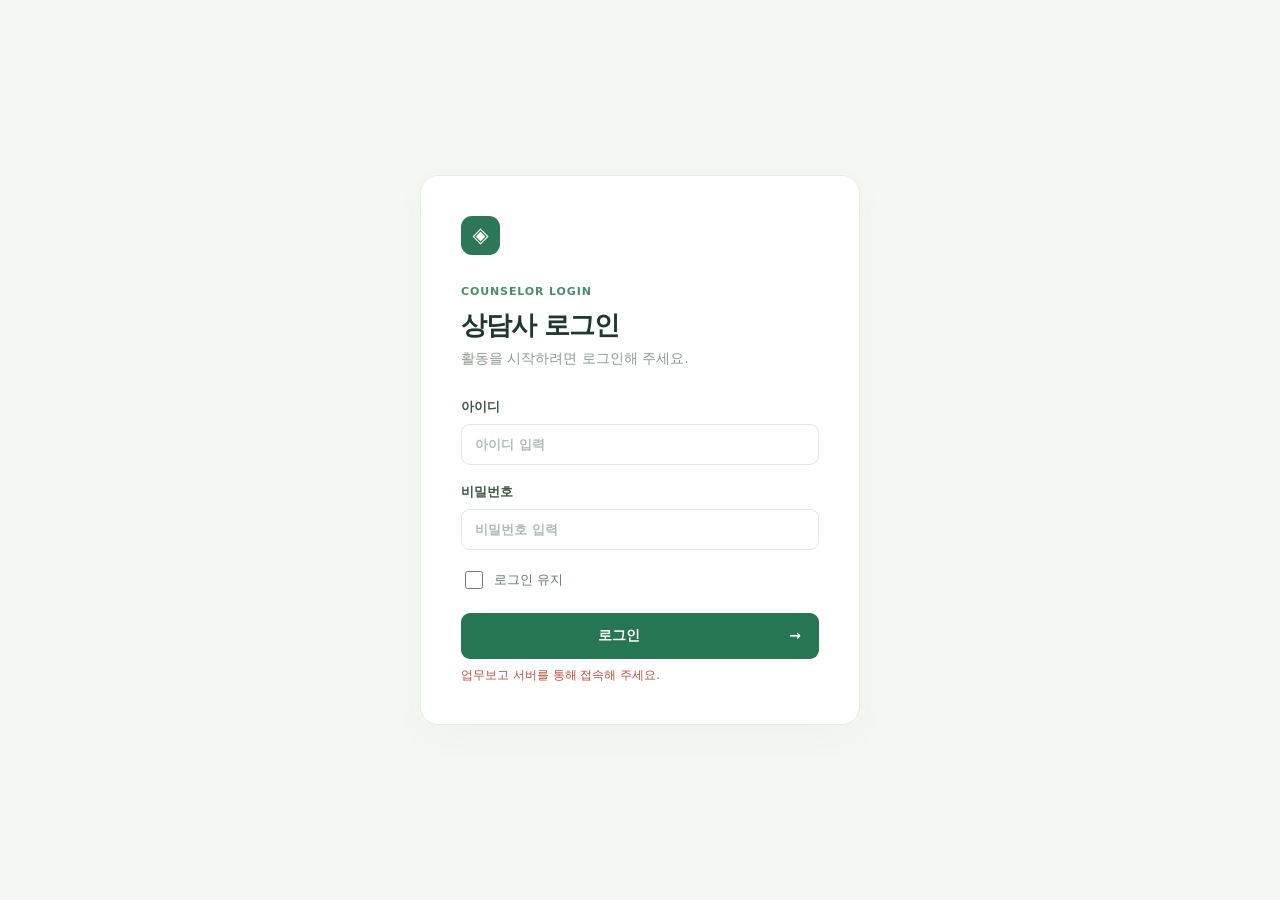
==== commit 6032202b: "Connect counselor reports to persistent service" ====
--- a/index.html
+++ b/index.html
@@ -1,10 +1,9 @@
-<!DOCTYPE html>
-<html lang="ko"><head><meta charset="utf-8"><meta name="viewport" content="width=device-width,initial-scale=1"><meta name="theme-color" content="#f5f7f3"><title>업무보고 상담사 활동</title><link rel="stylesheet" href="style.css"></head>
-<body class="login-mode">
-<div class="shell">
-<header class="top"><div class="brand"><span class="logo">◈</span><div><strong>업무보고</strong><small>상담사 활동 기록</small></div></div><div id="header-actions" hidden><button type="button" class="text-btn open-history">내 활동 이력</button><span class="demo-label">상담사 데모</span></div></header>
-<div class="demo">테스트 시안 · 가상 정보만 입력해 주세요. 예시 화면이며 보고 전송은 이루어지지 않습니다.</div>
-<main>
-<section id="login" class="screen active"><div class="login-layout"><div class="login-card"><div class="login-symbol">◈</div><span class="eyebrow">COUNSELOR LOGIN</span><h2>상담사 로그인</h2><p class="sub">활동을 시작하려면 로그인해 주세요.</p><form id="login-form"><label class="field">아이디<input name="id" placeholder="아이디 입력" autocomplete="username" required></label><label class="field">비밀번호<input name="password" type="password" placeholder="비밀번호 입력" autocomplete="current-password" required></label><label class="remember"><input type="checkbox" name="remember"> 로그인 유지</label><button class="button primary block" type="submit">로그인 <span>→</span></button><div id="login-error" class="error" role="alert"></div></form><div class="test-note"><strong>시안 체험</strong><br>아이디 <b>demo</b> · 비밀번호 <b>demo</b><br>실제 계정 인증은 아직 연결되지 않았습니다.</div></div></div></section>
-<section id="workspace" class="screen"><div class="page"><div class="workspace-head"><div><div class="eyebrow">MY ACTIVITY</div><h1>오늘의 활동 기록</h1><p class="sub">활동 구역을 선택하고 방문과 상담을 기록해 주세요.</p></div><div class="person"><span class="person-icon">김</span><div><b>김상담</b><small>상담사 · 테스트 계정</small></div></div></div><div class="summary"><button type="button" class="summary-item" data-stat="visit"><span>오늘 방문</span><strong id="visits-count">0 <small>건</small></strong></button><button type="button" class="summary-item" data-stat="revisit"><span>오늘 재방문</span><strong id="revisits-count">0 <small>건</small></strong></button><button type="button" class="summary-item" data-stat="update"><span>단순 업데이트</span><strong id="updates-count">0 <small>건</small></strong></button><button type="button" class="summary-item" data-stat="consent"><span>동의서 징구</span><strong id="consent-count">0 <small>건</small></strong></button></div><div class="layout"><div><div class="section-head"><div><span class="eyebrow">NEW RECORD</span><h2 id="form-heading">활동 내용 작성</h2><p class="sub">방문할 때마다 한 건씩 간편하게 기록해 주세요.</p></div><button id="clear-form" class="text-btn">입력 초기화</button></div><form id="activity-form" class="form-card"><div id="linked" class="linked" hidden></div><label class="field">활동 구역 <span class="required">*</span><select name="area" id="area-select" required><option value="">구역을 선택해 주세요</option></select><small>표시된 구역은 관리자가 설정한 구역의 예시입니다.</small></label><label class="field">기존 대상 불러오기 <small>선택</small><select id="target-select"><option value="">새 대상 작성</option></select></label><div class="field-row"><label class="field">활동일 <span class="required">*</span><input type="date" name="date" required readonly></label><label class="field">활동 유형 <span class="required">*</span><select name="type" required><option value="최초 방문">최초 방문</option><option value="재방문">재방문</option><option value="단순 업데이트">단순 업데이트</option></select></label></div><div class="field-row"><label class="field">권리지번 <span class="required">*</span><input name="address" placeholder="예: 123-45" required></label><label class="field">동·호수<input name="unit" placeholder="예: 101동 203호"></label></div><label class="field">소유자명 <span class="required">*</span><input name="owner" placeholder="소유자 이름 입력" required></label><fieldset id="visit-result"><legend>방문 결과 <span class="required">*</span></legend><div class="choices"><label><input type="radio" name="result" value="상담 완료" required><span>상담 완료</span></label><label><input type="radio" name="result" value="부재"><span>부재</span></label><label><input type="radio" name="result" value="방문 거절"><span>방문 거절</span></label><label><input type="radio" name="result" value="기타"><span>기타</span></label></div></fieldset><fieldset><legend>서류 징구 여부 <small>확인한 항목을 체크해 주세요</small></legend><div class="checks"><label><input type="checkbox" name="consent"><span>동의서</span></label><label><input type="checkbox" name="privacy"><span>개인정보 관련 서류</span></label><label><input type="checkbox" name="identity"><span>신분증 관련 자료</span></label><label><input type="checkbox" name="other"><span>기타</span></label></div><p class="hint">체크는 징구를 뜻하며, 미체크는 아직 확인되지 않은 상태입니다.</p></fieldset><fieldset><legend>개발성향</legend><div class="choices compact"><label><input type="radio" name="preference" value="상"><span>상</span></label><label><input type="radio" name="preference" value="중"><span>중</span></label><label><input type="radio" name="preference" value="하"><span>하</span></label><label><input type="radio" name="preference" value="미확인" checked><span>미확인</span></label></div></fieldset><div class="field entry-section"><div class="entry-head"><label for="note-input">상담 내용</label><button type="button" class="add-entry" data-kind="note">＋ 추가</button></div><div id="note-history" class="entry-history"></div><textarea id="note-input" name="note" placeholder="상담 내용이나 특이사항을 입력한 후 추가해 주세요." rows="3"></textarea><div id="note-draft" class="entry-history"></div></div><div class="field entry-section"><div class="entry-head"><label for="changes-input">변동사항 <small>선택</small></label><button type="button" class="add-entry" data-kind="changes">＋ 추가</button></div><div id="changes-history" class="entry-history"></div><textarea id="changes-input" name="changes" placeholder="주소·연락처 등 변경 내용을 입력한 후 추가해 주세요." rows="2"></textarea><div id="changes-draft" class="entry-history"></div></div><div class="field-row"><label class="field">후속 조치<select name="follow"><option value="">선택 안 함</option><option>재방문</option><option>전화 연락</option><option>서류 확인</option><option>기타</option></select></label><label class="field">예정일<input type="date" name="followDate"></label></div><div class="field attachment-field"><label for="attachments">첨부파일 <small>선택</small></label><input id="attachments" name="attachments" type="file" accept="image/jpeg,image/png,image/gif,image/webp,image/bmp,image/avif" multiple><p class="hint">JPG, PNG, GIF, WEBP, BMP, AVIF 이미지 · 파일당 2MB 이하 · 최대 5장</p><div id="attachment-preview" class="attachment-preview" aria-live="polite"></div></div><div class="form-footer"><span>입력한 내용은 이 브라우저에 저장됩니다.</span><button class="button primary" type="submit">활동 기록 저장 <span>→</span></button></div><p id="feedback" class="feedback" role="status"></p></form></div></div></div></section>
-<section id="history-page" class="screen"><div class="page history-page"><button type="button" id="back-to-work" class="text-btn">← 활동 기록으로 돌아가기</button><div class="history-title"><span class="eyebrow">ACTIVITY LOG</span><h1>내 활동 이력</h1><p class="sub">기간을 선택해 최신 기록부터 확인하세요.</p></div><div class="side-card"><div class="side-heading"><div><span class="eyebrow">ACTIVITY LOG</span><h2>내 활동 이력</h2></div><span id="record-total" class="count">0건</span></div><div class="history-date period-filter"><label for="history-start">시작 날짜<input id="history-start" type="date"></label><span class="period-separator">~</span><label for="history-end">마지막 날짜<input id="history-end" type="date"></label><button id="search-history" type="button">검색</button></div><p id="date-error" class="attachment-error" role="alert" hidden>시작 날짜는 마지막 날짜보다 늦을 수 없습니다.</p><div class="searchbox"><span>⌕</span><input id="search" placeholder="권리지번 또는 소유자 검색" aria-label="활동 이력 검색"></div><p id="history-status" class="history-status" role="status" hidden></p><p id="active-filter" class="active-filter" hidden></p><p class="history-help">활동 이력은 읽기 전용입니다. 새로운 활동은 활동 기록 화면에서 작성해 주세요.</p><div id="records" class="records"></div></div></div></section></main></div><script src="app.js"></script></body></html>
+<!DOCTYPE html>
+<html lang="ko"><head><meta charset="utf-8"><meta name="viewport" content="width=device-width,initial-scale=1"><meta name="theme-color" content="#f5f7f3"><title>업무보고 상담사 활동</title><link rel="stylesheet" href="style.css?v=2"></head>
+<body class="login-mode">
+<div class="shell">
+<header class="top"><div class="brand"><span class="logo">◈</span><div><strong>업무보고</strong><small>상담사 활동 기록</small></div></div><div id="header-actions" hidden><button type="button" class="text-btn open-history">내 활동 이력</button><button type="button" id="logout" class="text-btn">로그아웃</button></div></header>
+<main>
+<section id="login" class="screen active"><div class="login-layout"><div class="login-card"><div class="login-symbol">◈</div><span class="eyebrow">COUNSELOR LOGIN</span><h2>상담사 로그인</h2><p class="sub">활동을 시작하려면 로그인해 주세요.</p><form id="login-form"><label class="field">아이디<input name="id" placeholder="아이디 입력" autocomplete="username" required></label><label class="field">비밀번호<input name="password" type="password" placeholder="비밀번호 입력" autocomplete="current-password" required></label><label class="remember"><input type="checkbox" name="remember"> 로그인 유지</label><button class="button primary block" type="submit">로그인 <span>→</span></button><div id="login-error" class="error" role="alert"></div></form></div></div></section>
+<section id="workspace" class="screen"><div class="page"><div class="workspace-head"><div><div class="eyebrow">MY ACTIVITY</div><h1>오늘의 활동 기록</h1><p class="sub">활동 구역을 선택하고 방문과 상담을 기록해 주세요.</p></div><div class="person"><span class="person-icon" id="user-initial"></span><div><b id="user-name"></b><small>상담사</small></div></div></div><div class="summary"><button type="button" class="summary-item" data-stat="visit"><span>오늘 방문</span><strong id="visits-count">0 <small>건</small></strong></button><button type="button" class="summary-item" data-stat="revisit"><span>오늘 재방문</span><strong id="revisits-count">0 <small>건</small></strong></button><button type="button" class="summary-item" data-stat="update"><span>단순 업데이트</span><strong id="updates-count">0 <small>건</small></strong></button><button type="button" class="summary-item" data-stat="consent"><span>동의서 징구</span><strong id="consent-count">0 <small>건</small></strong></button></div><div class="layout"><div><div class="section-head"><div><span class="eyebrow">NEW RECORD</span><h2 id="form-heading">활동 내용 작성</h2><p class="sub">방문할 때마다 한 건씩 간편하게 기록해 주세요.</p></div><button id="clear-form" class="text-btn">입력 초기화</button></div><form id="activity-form" class="form-card"><div id="linked" class="linked" hidden></div><label class="field">활동 구역 <span class="required">*</span><select name="area" id="area-select" required><option value="">구역을 선택해 주세요</option></select><small>표시된 구역은 관리자가 설정한 구역의 예시입니다.</small></label><label class="field">기존 대상 불러오기 <small>선택</small><select id="target-select"><option value="">새 대상 작성</option></select></label><div class="form-section-title"><span>01</span> 활동 정보</div><div class="field-row"><label class="field">활동일 <span class="required">*</span><input type="date" name="date" required readonly></label><label class="field">활동 유형 <span class="required">*</span><select name="type" required><option value="최초 방문">최초 방문</option><option value="재방문">재방문</option><option value="단순 업데이트">단순 업데이트</option></select></label></div><div class="form-section-title"><span>02</span> 방문 대상 정보</div><div class="field-row"><label class="field">권리지번 <span class="required">*</span><input name="address" placeholder="예: 123-45" required></label><label class="field">동·호수<input name="unit" placeholder="예: 101동 203호"></label></div><label class="field">소유자명 <span class="required">*</span><input name="owner" placeholder="소유자 이름 입력" required></label><div class="field-row contact-row"><fieldset class="phone-field"><legend>집전화 <small>선택</small></legend><div class="phone-parts" data-phone="homePhone"><input name="homePhonePrefix" type="tel" inputmode="numeric" maxlength="4" pattern="[0-9]{2,4}" aria-label="집전화 지역번호 또는 앞자리" placeholder="02"><span aria-hidden="true">-</span><input name="homePhoneMiddle" type="tel" inputmode="numeric" maxlength="4" pattern="[0-9]{3,4}" aria-label="집전화 가운데 번호" placeholder="123"><span aria-hidden="true">-</span><input name="homePhoneLast" type="tel" inputmode="numeric" maxlength="4" pattern="[0-9]{4}" aria-label="집전화 끝 번호" placeholder="5678"></div></fieldset><fieldset class="phone-field"><legend>휴대전화 <small>선택</small></legend><div class="phone-parts" data-phone="mobilePhone"><input name="mobilePhonePrefix" type="tel" inputmode="numeric" maxlength="4" pattern="[0-9]{3}" aria-label="휴대전화 지역번호 또는 앞자리" placeholder="010"><span aria-hidden="true">-</span><input name="mobilePhoneMiddle" type="tel" inputmode="numeric" maxlength="4" pattern="[0-9]{3,4}" aria-label="휴대전화 가운데 번호" placeholder="1234"><span aria-hidden="true">-</span><input name="mobilePhoneLast" type="tel" inputmode="numeric" maxlength="4" pattern="[0-9]{4}" aria-label="휴대전화 끝 번호" placeholder="5678"></div></fieldset></div><label class="field">주소</label><div class="address-search"><input id="postcode" name="postcode" placeholder="우편번호" aria-label="우편번호로 주소 검색" readonly aria-haspopup="dialog"><button type="button" id="address-search" class="secondary-action" aria-haspopup="dialog">주소 검색</button></div><label class="field address-line"><span class="visually-hidden">기본 주소</span><input name="residentAddress" id="resident-address" autocomplete="off" placeholder="주소 검색 후 자동 입력" readonly></label><label class="field"><span class="visually-hidden">상세 주소</span><input name="addressDetail" id="address-detail" autocomplete="off" placeholder="상세주소 입력"></label><dialog id="postcode-wrap" class="postcode-wrap" aria-labelledby="postcode-title"><div class="postcode-heading"><strong id="postcode-title">주소 검색</strong><button type="button" id="postcode-close" class="secondary-action">닫기</button></div><div id="postcode-frame"></div></dialog><div id="address-error" class="attachment-error" role="status"></div><div class="form-section-title"><span>03</span> 방문 및 서류 현황</div><fieldset id="visit-result"><legend>방문 결과 <span class="required">*</span></legend><div class="choices"><label><input type="radio" name="result" value="상담 완료" required><span>상담 완료</span></label><label><input type="radio" name="result" value="부재"><span>부재</span></label><label><input type="radio" name="result" value="방문 거절"><span>방문 거절</span></label><label><input type="radio" name="result" value="기타"><span>기타</span></label></div><label class="field conditional-field" id="result-other-field" hidden>방문 결과 기타 내용<input name="resultOther" placeholder="기타 방문 결과를 입력해 주세요"></label></fieldset><fieldset><legend>서류 징구 여부 <small>확인한 항목을 체크해 주세요</small></legend><div class="checks"><label><input type="checkbox" name="consent"><span>동의서</span></label><label><input type="checkbox" name="privacy"><span>개인정보 관련 서류</span></label><label><input type="checkbox" name="identity"><span>신분증 관련 자료</span></label><label><input type="checkbox" name="other"><span>기타</span></label></div><label class="field conditional-field" id="document-other-field" hidden>기타 서류 내용<input name="otherDocument" placeholder="징구한 기타 서류를 입력해 주세요"></label><p class="hint">체크는 징구를 뜻하며, 미체크는 아직 확인되지 않은 상태입니다.</p></fieldset><fieldset><legend>개발성향</legend><div class="choices compact"><label><input type="radio" name="preference" value="상"><span>상</span></label><label><input type="radio" name="preference" value="중"><span>중</span></label><label><input type="radio" name="preference" value="하"><span>하</span></label><label><input type="radio" name="preference" value="미확인" checked><span>미확인</span></label></div></fieldset><div class="form-section-title"><span>04</span> 상담 및 후속 조치</div><div class="field entry-section"><div class="entry-head"><label for="note-input">상담 내용</label></div><div id="note-history" class="entry-history"></div><textarea id="note-input" name="note" placeholder="상담 내용이나 특이사항을 입력해 주세요." rows="3"></textarea><div id="note-draft" class="entry-history"></div></div><div class="field entry-section"><div class="entry-head"><label for="changes-input">변동사항 <small>선택</small></label><button type="button" class="add-entry" data-kind="changes">＋ 추가</button></div><div id="changes-history" class="entry-history"></div><textarea id="changes-input" name="changes" placeholder="주소·연락처 등 변경 내용을 입력한 후 추가해 주세요." rows="2"></textarea><div id="changes-draft" class="entry-history"></div></div><div class="field-row"><label class="field">후속 조치<select name="follow"><option value="">선택 안 함</option><option>재방문</option><option>전화 연락</option><option>서류 확인</option><option>기타</option></select></label><label class="field">예정일<input type="date" name="followDate"></label></div><div class="form-section-title"><span>05</span> 사진 첨부</div><div class="field attachment-field"><label for="attachments">첨부파일 <small>선택</small></label><input id="attachments" name="attachments" type="file" accept="image/jpeg,image/png,image/gif,image/webp,image/bmp,image/avif" multiple><p class="hint">이미지 최대 5장 · 큰 사진은 저장 시 자동 압축됩니다. 압축 시 화질이 낮아질 수 있습니다.</p><div id="attachment-preview" class="attachment-preview" aria-live="polite"></div></div><div class="form-footer"><span>활동 기록은 상담사 계정에 저장됩니다.</span><button class="button primary" type="submit">활동 기록 저장 <span>→</span></button></div><p id="feedback" class="feedback" role="status"></p></form></div></div></div></section>
+<section id="history-page" class="screen"><div class="page history-page"><button type="button" id="back-to-work" class="text-btn">← 활동 기록으로 돌아가기</button><div class="history-title"><span class="eyebrow">ACTIVITY LOG</span><h1>내 활동 이력</h1><p class="sub">기간을 선택해 최신 기록부터 확인하세요.</p></div><div class="side-card"><div class="side-heading"><div><span class="eyebrow">ACTIVITY LOG</span><h2>내 활동 이력</h2></div><span id="record-total" class="count">0건</span></div><div class="history-date period-filter"><label for="history-start">시작 날짜<input id="history-start" type="date"></label><span class="period-separator">~</span><label for="history-end">마지막 날짜<input id="history-end" type="date"></label><button id="search-history" type="button">검색</button></div><p id="date-error" class="attachment-error" role="alert" hidden>시작 날짜는 마지막 날짜보다 늦을 수 없습니다.</p><div class="searchbox"><span>⌕</span><input id="search" placeholder="권리지번 또는 소유자 검색" aria-label="활동 이력 검색"></div><p id="history-status" class="history-status" role="status" hidden></p><p id="active-filter" class="active-filter" hidden></p><p class="history-help">활동 이력은 읽기 전용입니다. 새로운 활동은 활동 기록 화면에서 작성해 주세요.</p><div id="records" class="records"></div></div></div></section></main></div><script src="https://t1.kakaocdn.net/mapjsapi/bundle/postcode/prod/postcode.v2.js"></script><script src="app.js?v=3"></script></body></html>
--- a/style.css
+++ b/style.css
@@ -1,20 +1,24 @@
-:root{font-family:"Malgun Gothic",system-ui,sans-serif;color:#203630;background:#f5f7f3;font-size:14px}*{box-sizing:border-box}body{margin:0}button,input,select,textarea{font:inherit}button{cursor:pointer}button:focus-visible,input:focus-visible,select:focus-visible,textarea:focus-visible{outline:3px solid #9bd8b5;outline-offset:2px}.top{height:72px;padding:0 max(24px,calc((100vw - 1220px)/2));display:flex;align-items:center;justify-content:space-between;background:#fff;border-bottom:1px solid #e8eee9}.brand{display:flex;align-items:center;gap:10px}.logo,.login-symbol{display:grid;place-items:center;color:white;background:#2d7758;border-radius:11px;font-size:21px;width:39px;height:39px}.brand strong{font-size:19px;letter-spacing:-1px;display:block}.brand small{display:block;font-size:10px;color:#89988e}.demo{background:#fcf7ea;color:#806d40;text-align:center;font-size:11px;padding:9px 16px}.screen{display:none}.screen.active{display:block}.login-layout{max-width:1040px;margin:0 auto;display:grid;grid-template-columns:1fr 440px;gap:75px;align-items:center;min-height:calc(100vh - 110px);padding:50px 24px}.eyebrow{font-size:11px;color:#4d8c6a;font-weight:800;letter-spacing:.08em}.intro h1{font-size:42px;line-height:1.35;letter-spacing:-2px;margin:20px 0}.intro h1 em{color:#388662;font-style:normal}.intro p,.sub{color:#8a9a90;line-height:1.7}.intro-art{position:relative;height:200px;max-width:420px;margin-top:40px;border-radius:18px;background:#eaf2e9;overflow:hidden}.intro-art span{position:absolute;bottom:15px;left:20px;font-size:11px;color:#72977f}.sun{position:absolute;right:50px;top:24px;width:44px;height:44px;background:#f6d997;border-radius:50%}.house{position:absolute;bottom:38px;width:88px;height:68px;background:#fff;border-radius:5px}.house:before{content:"";position:absolute;top:-34px;left:0;border-left:44px solid transparent;border-right:44px solid transparent;border-bottom:38px solid #81ae8d}.house i{display:block;position:absolute;width:19px;height:30px;background:#c1dbc5;bottom:0;left:34px;border-radius:4px 4px 0 0}.h1{left:75px}.h2{left:170px;transform:scale(.8);transform-origin:bottom}.h3{left:250px;transform:scale(.6);transform-origin:bottom}.ground{position:absolute;bottom:36px;left:30px;right:30px;border-bottom:2px solid #c5d9c6}.login-card,.form-card,.side-card{background:white;border:1px solid #e6ece6;border-radius:18px;box-shadow:0 12px 35px #2b513608}.login-card{padding:40px}.login-symbol{margin-bottom:27px}.login-card h2{font-size:26px;margin:10px 0 4px;letter-spacing:-1px}.login-card .sub{margin:0 0 28px}.field{display:block;font-size:13px;font-weight:700;color:#41584a;margin:0 0 18px}.field small,legend small{font-weight:400;color:#9daaa0;margin-left:5px;font-size:11px}.field input,.field select,.field textarea,.searchbox input{display:block;width:100%;margin-top:8px;border:1px solid #dfe8e0;border-radius:9px;padding:12px 13px;background:#fff;color:#243a2e}.field textarea{resize:vertical}.field input::placeholder,.field textarea::placeholder,.searchbox input::placeholder{color:#b1bdb3}.button{border:0;border-radius:9px;padding:14px 18px;font-weight:700}.button.primary{background:#267553;color:white}.button.primary:hover{background:#1d6145}.button span{float:right;margin-left:30px}.block{width:100%;margin-top:5px}.test-note{font-size:12px;line-height:1.8;background:#f3f7f2;color:#768b7c;border-radius:10px;padding:14px;margin-top:22px}.error{color:#ba513e;font-size:12px;margin-top:8px}.text-btn{border:0;background:transparent;color:#668272;font-weight:700;font-size:12px;padding:8px}.page{max-width:1200px;margin:0 auto;padding:48px 24px 75px}.page.narrow{max-width:760px;padding-top:65px}.page h1{font-size:30px;letter-spacing:-1.5px;margin:9px 0}.steps{display:flex;align-items:center;gap:10px;margin-bottom:48px}.step{font-size:12px;color:#a9b6ac}.step.done{color:#88aa94}.step.current{color:#277554;font-weight:800}.line{width:30px;height:1px;background:#d6e2d7}.region-list{display:grid;gap:12px;margin-top:30px}.region{display:flex;text-align:left;justify-content:space-between;align-items:center;width:100%;background:white;border:1px solid #e3ebe3;border-radius:13px;padding:20px}.region:hover{border-color:#65a880;background:#f8fcf8}.region strong{font-size:16px;display:block;margin-bottom:5px}.region small{color:#95a79a}.region-arrow{width:34px;height:34px;border-radius:50%;display:grid;place-items:center;background:#edf6ef;color:#388363}.caption{color:#9daaa0;font-size:12px;margin-top:20px}.workspace-head{display:flex;justify-content:space-between;align-items:center;margin-bottom:24px}.person{display:flex;align-items:center;gap:10px}.person-icon{width:38px;height:38px;border-radius:50%;background:#dcefe0;color:#337859;display:grid;place-items:center;font-weight:bold}.person small{display:block;color:#98a89d;font-size:11px;margin-top:4px}.summary{display:grid;grid-template-columns:repeat(4,1fr);background:white;border:1px solid #e4ece5;border-radius:14px;margin:0 0 34px}.summary>div{padding:18px 25px;border-right:1px solid #edf1ed}.summary>div:last-child{border:0}.summary span{display:block;color:#85968a;font-size:12px}.summary strong{display:block;margin-top:7px;font-size:23px}.summary small{font-size:12px;color:#97a69b;font-weight:400}.layout{display:grid;grid-template-columns:minmax(0,1fr) 340px;gap:24px}.section-head,.side-heading{display:flex;justify-content:space-between;align-items:center}.section-head h2,.side-heading h2{font-size:20px;margin:5px 0}.section-head .sub{font-size:12px;margin:0 0 17px}.form-card{padding:26px}.field-row{display:grid;grid-template-columns:1fr 1fr;gap:14px}.required{color:#d08764}fieldset{border:0;padding:0;margin:0 0 22px}legend{padding:0;margin-bottom:10px;font-size:13px;font-weight:700;color:#41584a}.choices{display:flex;flex-wrap:wrap;gap:8px}.choices label{flex:1;min-width:78px}.choices input{position:absolute;opacity:0}.choices span{display:block;border:1px solid #e0e9e1;text-align:center;border-radius:8px;padding:10px 8px;color:#7e9183;font-size:12px}.choices input:checked+span{border-color:#4c9a6e;color:#267452;background:#eff8f1;font-weight:bold}.choices input:focus-visible+span{outline:3px solid #9bd8b5}.checks{display:flex;flex-wrap:wrap;gap:9px}.checks label{background:#f6f9f5;border-radius:8px;padding:10px 11px;font-size:12px;color:#526e5b}.checks input{accent-color:#2d815a;vertical-align:middle;margin:0 5px 0 0}.hint{color:#a0ada3;font-size:11px;margin:8px 0 0}.form-footer{border-top:1px solid #eef2ee;padding-top:18px;display:flex;align-items:center;justify-content:space-between;gap:12px}.form-footer span{font-size:11px;color:#a1ada3}.feedback{color:#267553;font-weight:bold;font-size:12px;margin:10px 0 0}.linked{background:#edf7ef;color:#317554;padding:10px;border-radius:8px;margin-bottom:16px;font-size:12px}.side-card{padding:22px}.side-heading h2{font-size:17px}.count{font-size:11px;background:#ecf5ed;color:#50916b;padding:6px 9px;border-radius:30px}.searchbox{display:flex;align-items:center;gap:6px;border:1px solid #e2ebe3;border-radius:9px;margin:18px 0;padding:0 10px;color:#7a9985}.searchbox input{border:0;margin:0;padding:11px 2px;outline:none}.record{border-bottom:1px solid #edf2ed;padding:15px 0}.record:last-child{border:0}.record-top{display:flex;justify-content:space-between;gap:6px;align-items:center}.record-top strong{font-size:13px}.record small{display:block;color:#9aa99d;margin:7px 0}.record p{color:#718679;font-size:12px;line-height:1.5;margin:6px 0}.tag{font-size:10px;padding:5px 8px;border-radius:20px;background:#edf5ee;color:#498368;white-space:nowrap}.tag.update{background:#fff5e6;color:#aa7b39}.record-action{border:0;padding:5px 0;background:none;color:#34845c;font-size:11px;font-weight:bold}.empty{padding:22px 0;text-align:center;color:#a0aea3;font-size:12px;line-height:1.7}.side-note{margin-top:15px;border-radius:12px;background:#eaf3e9;padding:18px;color:#63836c;font-size:12px;line-height:1.7}.side-note p{margin:5px 0 0}.side-note b{color:#3e7550}@media(max-width:850px){.login-layout{grid-template-columns:1fr;max-width:540px;gap:25px;padding-top:35px}.intro h1{font-size:32px}.intro-art{display:none}.login-card{padding:28px}.layout{grid-template-columns:1fr}.page{padding-top:32px}.summary>div{padding:15px}.person{display:none}}@media(max-width:500px){.top{height:62px;padding:0 16px}.brand strong{font-size:17px}.page{padding:28px 16px 60px}.page h1{font-size:24px}.summary{grid-template-columns:1fr 1fr}.summary>div:nth-child(2){border-right:0}.summary>div:nth-child(-n+2){border-bottom:1px solid #edf1ed}.field-row{grid-template-columns:1fr;gap:0}.form-card{padding:18px}.form-footer{align-items:stretch;flex-direction:column}.form-footer button{width:100%}.intro h1{font-size:29px}.steps{margin-bottom:35px}}
-
-body.login-mode .top,body.login-mode .demo{display:none}.login-layout{display:flex;justify-content:center;align-items:center;min-height:100vh;max-width:100%;padding:24px}.login-card{width:min(440px,100%)}
-
-.remember{display:flex;align-items:center;gap:8px;margin:0 0 16px;color:#617969;font-size:13px}.remember input{width:18px;height:18px;accent-color:#267553}.entry-head{display:flex;justify-content:space-between;align-items:center}.add-entry{border:1px solid #cfe3d4;border-radius:8px;background:#f0f8f1;color:#2d7753;font-size:12px;font-weight:700;padding:8px 12px}.entry-history{display:grid;gap:7px}.entry-item{padding:11px 12px;background:#f5f8f4;border-radius:8px;margin-top:8px;font-weight:400}.entry-item p{margin:0;white-space:pre-wrap;overflow-wrap:anywhere;color:#41584a;line-height:1.5}.entry-item time{display:block;font-size:11px;color:#8a9b8e;margin-top:4px}.draft-item{background:#eef7f0}.entry-label{font-size:11px;color:#78917e;margin:10px 0 0}.record-notes{margin:8px 0}.record-notes time{display:block;color:#9aa99d;font-size:10px}
-@media(max-width:650px){.top{padding:0 16px}.demo{line-height:1.5}.page{padding:25px 14px 55px}.workspace-head{margin-bottom:18px}.workspace-head h1{font-size:25px}.summary{grid-template-columns:repeat(2,minmax(0,1fr));margin-bottom:24px}.summary>div{padding:13px 15px}.summary>div:nth-child(2){border-right:0}.summary>div:nth-child(-n+2){border-bottom:1px solid #edf1ed}.layout{grid-template-columns:minmax(0,1fr);gap:16px}.form-card,.side-card{padding:18px}.field-row{grid-template-columns:1fr;gap:0}.field input,.field select,.field textarea{font-size:16px;min-height:46px}.choices label{min-width:calc(50% - 8px)}.choices span{padding:12px 6px}.checks{display:grid;grid-template-columns:1fr}.checks label{padding:12px}.form-footer{align-items:stretch;flex-direction:column}.form-footer .button{width:100%}.login-layout{min-height:100dvh;padding:18px}.login-card{padding:26px 22px}.login-card input{font-size:16px;min-height:48px}}
-
-.demo-label{color:#6c8878;font-size:12px;font-weight:700}.history-date{display:flex;align-items:center;gap:7px;flex-wrap:wrap}.history-date label{font-size:12px;font-weight:700;color:#526e5b}.history-date input{border:1px solid #dfe8e0;border-radius:8px;padding:8px;min-width:0;flex:1}.history-date button{border:0;background:transparent;color:#388363;font-size:11px;font-weight:700;padding:8px}.history-help{font-size:11px;color:#91a195;margin:9px 0}.event-detail{border-left:2px solid #dcecdf;padding:4px 0 8px 10px;margin:10px 0}.event-detail b{font-size:11px;color:#53745e}.event-detail p{white-space:pre-wrap;overflow-wrap:anywhere}.event-detail time{display:block;color:#92a197;font-size:10px}
-
-.attachment-field input[type=file]{display:block;width:100%;margin-top:8px;color:#526e5b;font-size:12px;border:1px dashed #c9dccd;padding:12px;border-radius:9px}.attachment-preview,.attachment-list{display:flex;flex-wrap:wrap;gap:8px;margin-top:10px}.attachment-preview img,.attachment-list img{width:80px;height:80px;object-fit:cover;border-radius:8px;border:1px solid #dfe9df}.attachment-preview figure,.attachment-list figure{margin:0;width:80px}.attachment-preview figcaption,.attachment-list figcaption{font-size:10px;color:#73877c;overflow:hidden;text-overflow:ellipsis;white-space:nowrap}.attachment-error{color:#b34a3c;font-size:12px}
-
-.summary .summary-item{padding:18px 25px;border:0;border-right:1px solid #edf1ed;background:transparent;text-align:left;color:inherit}.summary .summary-item:last-child{border-right:0}.summary .summary-item:hover{background:#f2f8f2}.summary-item span,.summary-item strong{display:block}.summary-item span{color:#85968a;font-size:12px}.summary-item strong{margin-top:7px;font-size:23px}.summary-item small{font-size:12px;color:#97a69b;font-weight:400}.layout{grid-template-columns:minmax(0,800px);justify-content:center}.history-page{max-width:800px}.history-title{margin:22px 0}.history-area-label{display:block;font-size:12px;font-weight:700;color:#526e5b;margin:15px 0}.history-area-label select{display:block;width:100%;border:1px solid #dfe8e0;border-radius:8px;background:white;padding:10px;margin-top:7px;color:#41584a}@media(max-width:650px){.summary .summary-item{padding:13px 15px}.summary .summary-item:nth-child(2){border-right:0}.summary .summary-item:nth-child(-n+2){border-bottom:1px solid #edf1ed}.history-area-label select{font-size:16px;min-height:46px}}
-
-.history-page{max-width:1200px}.history-filters{display:grid;grid-template-columns:1fr 1fr;gap:12px}.history-date{padding:15px;background:#f3f8f2;border-radius:10px}.history-date label{font-size:14px}.history-date input{max-width:220px;background:white}.history-table-wrap{overflow-x:auto}.history-table{width:100%;border-collapse:collapse;min-width:800px;font-size:12px}.history-table th{background:#f3f7f2;color:#678070;text-align:left;padding:12px;border-bottom:1px solid #dfe9df;white-space:nowrap}.history-table td{vertical-align:top;padding:13px 12px;border-bottom:1px solid #edf2ed;line-height:1.6;overflow-wrap:anywhere}.history-table .history-content{min-width:190px;white-space:pre-wrap}.history-table .item-time{display:block;color:#92a197;font-size:10px}.history-table .history-entry{margin-bottom:9px}.history-table .history-entry:last-child{margin-bottom:0}.history-table .attachment-list img{width:56px;height:56px}.history-table .attachment-list figure{width:56px}@media(max-width:650px){.history-filters{grid-template-columns:1fr 1fr;gap:8px}.history-page .side-card{padding:14px}.history-table-wrap{overflow:visible}.history-table,.history-table tbody,.history-table tr,.history-table td{display:block;min-width:0;width:100%}.history-table thead{position:absolute;left:-9999px}.history-table tr{border:1px solid #e3ebe3;border-radius:10px;margin:12px 0;padding:8px 12px;background:#fff}.history-table td{display:grid;grid-template-columns:80px minmax(0,1fr);gap:8px;padding:8px 0;border-bottom:1px solid #f0f3ef}.history-table td:last-child{border:0}.history-table td:before{content:attr(data-label);color:#819286;font-weight:700}.history-table .history-content{min-width:0}.history-date{flex-wrap:nowrap}.history-date input{width:0;flex:1}.history-date label,.history-date button{white-space:nowrap}}
-
-.history-date.period-filter{display:flex;align-items:end;gap:10px;flex-wrap:wrap}.period-filter label{display:flex;flex:1;min-width:140px;flex-direction:column;gap:6px}.period-filter input{width:100%;max-width:none;flex:auto}.period-separator{padding-bottom:10px;color:#8b9d90}.period-filter button{padding-bottom:10px}@media(max-width:650px){.history-date.period-filter{display:grid;grid-template-columns:1fr auto 1fr;align-items:end}.period-filter label{min-width:0}.period-filter input{width:100%;font-size:14px}.period-filter button{grid-column:1/-1;text-align:right;padding:0}}
-
-.period-filter #search-history{align-self:end;background:#267553;color:white;border-radius:8px;padding:10px 21px;font-size:13px}.active-filter{color:#337657;background:#edf7ef;border-radius:8px;padding:10px;font-size:12px}.history-day{margin:20px 0 26px}.history-day-heading{display:flex;align-items:center;justify-content:space-between;background:#d9eadc;color:#245f41;border:1px solid #adcbb4;border-radius:9px 9px 0 0;padding:12px 14px}.history-day-heading span{font-size:12px;font-weight:bold}.history-table{border:1px solid #b8cdbd}.history-table th{background:#e7f0e8;color:#365d43;border:1px solid #bdcfc0}.history-table td{border:1px solid #cbd9ce;background:#fff}.history-table tbody tr:nth-child(even) td{background:#f2f7f1}.history-number{display:inline-grid;place-items:center;min-width:25px;height:25px;border-radius:6px;background:#d5e9d8;color:#245f41;font-weight:800}@media(max-width:650px){.history-day{margin:18px 0 24px}.history-day-heading{border-radius:9px}.history-table{border:0}.history-table tr{border:1px solid #abc7b1;background:#f4f8f3;box-shadow:0 2px 7px #1a4a2812;margin:9px 0 12px}.history-table td,.history-table tbody tr:nth-child(even) td{background:transparent;border:0;border-bottom:1px solid #d5e3d7}.history-table td:last-child{border:0}.history-table td[data-label="번호"]{display:flex;align-items:center;gap:10px;padding:4px 0 9px}.history-table td[data-label="번호"]:before{content:"활동 번호"}.period-filter #search-history{grid-column:1/-1;width:100%;padding:11px}}
-
-.history-status{color:#216844;background:#e6f5e9;border-radius:8px;padding:11px 13px;font-size:13px;font-weight:700}
+:root{font-family:"Malgun Gothic",system-ui,sans-serif;color:#203630;background:#f5f7f3;font-size:14px}*{box-sizing:border-box}body{margin:0}button,input,select,textarea{font:inherit}button{cursor:pointer}button:focus-visible,input:focus-visible,select:focus-visible,textarea:focus-visible{outline:3px solid #9bd8b5;outline-offset:2px}.top{height:72px;padding:0 max(24px,calc((100vw - 1220px)/2));display:flex;align-items:center;justify-content:space-between;background:#fff;border-bottom:1px solid #e8eee9}.brand{display:flex;align-items:center;gap:10px}.logo,.login-symbol{display:grid;place-items:center;color:white;background:#2d7758;border-radius:11px;font-size:21px;width:39px;height:39px}.brand strong{font-size:19px;letter-spacing:-1px;display:block}.brand small{display:block;font-size:10px;color:#89988e}.demo{background:#fcf7ea;color:#806d40;text-align:center;font-size:11px;padding:9px 16px}.screen{display:none}.screen.active{display:block}.login-layout{max-width:1040px;margin:0 auto;display:grid;grid-template-columns:1fr 440px;gap:75px;align-items:center;min-height:calc(100vh - 110px);padding:50px 24px}.eyebrow{font-size:11px;color:#4d8c6a;font-weight:800;letter-spacing:.08em}.intro h1{font-size:42px;line-height:1.35;letter-spacing:-2px;margin:20px 0}.intro h1 em{color:#388662;font-style:normal}.intro p,.sub{color:#8a9a90;line-height:1.7}.intro-art{position:relative;height:200px;max-width:420px;margin-top:40px;border-radius:18px;background:#eaf2e9;overflow:hidden}.intro-art span{position:absolute;bottom:15px;left:20px;font-size:11px;color:#72977f}.sun{position:absolute;right:50px;top:24px;width:44px;height:44px;background:#f6d997;border-radius:50%}.house{position:absolute;bottom:38px;width:88px;height:68px;background:#fff;border-radius:5px}.house:before{content:"";position:absolute;top:-34px;left:0;border-left:44px solid transparent;border-right:44px solid transparent;border-bottom:38px solid #81ae8d}.house i{display:block;position:absolute;width:19px;height:30px;background:#c1dbc5;bottom:0;left:34px;border-radius:4px 4px 0 0}.h1{left:75px}.h2{left:170px;transform:scale(.8);transform-origin:bottom}.h3{left:250px;transform:scale(.6);transform-origin:bottom}.ground{position:absolute;bottom:36px;left:30px;right:30px;border-bottom:2px solid #c5d9c6}.login-card,.form-card,.side-card{background:white;border:1px solid #e6ece6;border-radius:18px;box-shadow:0 12px 35px #2b513608}.login-card{padding:40px}.login-symbol{margin-bottom:27px}.login-card h2{font-size:26px;margin:10px 0 4px;letter-spacing:-1px}.login-card .sub{margin:0 0 28px}.field{display:block;font-size:13px;font-weight:700;color:#41584a;margin:0 0 18px}.field small,legend small{font-weight:400;color:#9daaa0;margin-left:5px;font-size:11px}.field input,.field select,.field textarea,.searchbox input{display:block;width:100%;margin-top:8px;border:1px solid #dfe8e0;border-radius:9px;padding:12px 13px;background:#fff;color:#243a2e}.field textarea{resize:vertical}.field input::placeholder,.field textarea::placeholder,.searchbox input::placeholder{color:#b1bdb3}.button{border:0;border-radius:9px;padding:14px 18px;font-weight:700}.button.primary{background:#267553;color:white}.button.primary:hover{background:#1d6145}.button span{float:right;margin-left:30px}.block{width:100%;margin-top:5px}.test-note{font-size:12px;line-height:1.8;background:#f3f7f2;color:#768b7c;border-radius:10px;padding:14px;margin-top:22px}.error{color:#ba513e;font-size:12px;margin-top:8px}.text-btn{border:0;background:transparent;color:#668272;font-weight:700;font-size:12px;padding:8px}.page{max-width:1200px;margin:0 auto;padding:48px 24px 75px}.page.narrow{max-width:760px;padding-top:65px}.page h1{font-size:30px;letter-spacing:-1.5px;margin:9px 0}.steps{display:flex;align-items:center;gap:10px;margin-bottom:48px}.step{font-size:12px;color:#a9b6ac}.step.done{color:#88aa94}.step.current{color:#277554;font-weight:800}.line{width:30px;height:1px;background:#d6e2d7}.region-list{display:grid;gap:12px;margin-top:30px}.region{display:flex;text-align:left;justify-content:space-between;align-items:center;width:100%;background:white;border:1px solid #e3ebe3;border-radius:13px;padding:20px}.region:hover{border-color:#65a880;background:#f8fcf8}.region strong{font-size:16px;display:block;margin-bottom:5px}.region small{color:#95a79a}.region-arrow{width:34px;height:34px;border-radius:50%;display:grid;place-items:center;background:#edf6ef;color:#388363}.caption{color:#9daaa0;font-size:12px;margin-top:20px}.workspace-head{display:flex;justify-content:space-between;align-items:center;margin-bottom:24px}.person{display:flex;align-items:center;gap:10px}.person-icon{width:38px;height:38px;border-radius:50%;background:#dcefe0;color:#337859;display:grid;place-items:center;font-weight:bold}.person small{display:block;color:#98a89d;font-size:11px;margin-top:4px}.summary{display:grid;grid-template-columns:repeat(4,1fr);background:white;border:1px solid #e4ece5;border-radius:14px;margin:0 0 34px}.summary>div{padding:18px 25px;border-right:1px solid #edf1ed}.summary>div:last-child{border:0}.summary span{display:block;color:#85968a;font-size:12px}.summary strong{display:block;margin-top:7px;font-size:23px}.summary small{font-size:12px;color:#97a69b;font-weight:400}.layout{display:grid;grid-template-columns:minmax(0,1fr) 340px;gap:24px}.section-head,.side-heading{display:flex;justify-content:space-between;align-items:center}.section-head h2,.side-heading h2{font-size:20px;margin:5px 0}.section-head .sub{font-size:12px;margin:0 0 17px}.form-card{padding:26px}.field-row{display:grid;grid-template-columns:1fr 1fr;gap:14px}.required{color:#d08764}fieldset{border:0;padding:0;margin:0 0 22px}legend{padding:0;margin-bottom:10px;font-size:13px;font-weight:700;color:#41584a}.choices{display:flex;flex-wrap:wrap;gap:8px}.choices label{flex:1;min-width:78px}.choices input{position:absolute;opacity:0}.choices span{display:block;border:1px solid #e0e9e1;text-align:center;border-radius:8px;padding:10px 8px;color:#7e9183;font-size:12px}.choices input:checked+span{border-color:#4c9a6e;color:#267452;background:#eff8f1;font-weight:bold}.choices input:focus-visible+span{outline:3px solid #9bd8b5}.checks{display:flex;flex-wrap:wrap;gap:9px}.checks label{background:#f6f9f5;border-radius:8px;padding:10px 11px;font-size:12px;color:#526e5b}.checks input{accent-color:#2d815a;vertical-align:middle;margin:0 5px 0 0}.hint{color:#a0ada3;font-size:11px;margin:8px 0 0}.form-footer{border-top:1px solid #eef2ee;padding-top:18px;display:flex;align-items:center;justify-content:space-between;gap:12px}.form-footer span{font-size:11px;color:#a1ada3}.feedback{color:#267553;font-weight:bold;font-size:12px;margin:10px 0 0}.linked{background:#edf7ef;color:#317554;padding:10px;border-radius:8px;margin-bottom:16px;font-size:12px}.side-card{padding:22px}.side-heading h2{font-size:17px}.count{font-size:11px;background:#ecf5ed;color:#50916b;padding:6px 9px;border-radius:30px}.searchbox{display:flex;align-items:center;gap:6px;border:1px solid #e2ebe3;border-radius:9px;margin:18px 0;padding:0 10px;color:#7a9985}.searchbox input{border:0;margin:0;padding:11px 2px;outline:none}.record{border-bottom:1px solid #edf2ed;padding:15px 0}.record:last-child{border:0}.record-top{display:flex;justify-content:space-between;gap:6px;align-items:center}.record-top strong{font-size:13px}.record small{display:block;color:#9aa99d;margin:7px 0}.record p{color:#718679;font-size:12px;line-height:1.5;margin:6px 0}.tag{font-size:10px;padding:5px 8px;border-radius:20px;background:#edf5ee;color:#498368;white-space:nowrap}.tag.update{background:#fff5e6;color:#aa7b39}.record-action{border:0;padding:5px 0;background:none;color:#34845c;font-size:11px;font-weight:bold}.empty{padding:22px 0;text-align:center;color:#a0aea3;font-size:12px;line-height:1.7}.side-note{margin-top:15px;border-radius:12px;background:#eaf3e9;padding:18px;color:#63836c;font-size:12px;line-height:1.7}.side-note p{margin:5px 0 0}.side-note b{color:#3e7550}@media(max-width:850px){.login-layout{grid-template-columns:1fr;max-width:540px;gap:25px;padding-top:35px}.intro h1{font-size:32px}.intro-art{display:none}.login-card{padding:28px}.layout{grid-template-columns:1fr}.page{padding-top:32px}.summary>div{padding:15px}.person{display:none}}@media(max-width:500px){.top{height:62px;padding:0 16px}.brand strong{font-size:17px}.page{padding:28px 16px 60px}.page h1{font-size:24px}.summary{grid-template-columns:1fr 1fr}.summary>div:nth-child(2){border-right:0}.summary>div:nth-child(-n+2){border-bottom:1px solid #edf1ed}.field-row{grid-template-columns:1fr;gap:0}.form-card{padding:18px}.form-footer{align-items:stretch;flex-direction:column}.form-footer button{width:100%}.intro h1{font-size:29px}.steps{margin-bottom:35px}}
+
+body.login-mode .top,body.login-mode .demo{display:none}.login-layout{display:flex;justify-content:center;align-items:center;min-height:100vh;max-width:100%;padding:24px}.login-card{width:min(440px,100%)}
+
+.remember{display:flex;align-items:center;gap:8px;margin:0 0 16px;color:#617969;font-size:13px}.remember input{width:18px;height:18px;accent-color:#267553}.entry-head{display:flex;justify-content:space-between;align-items:center}.add-entry{border:1px solid #cfe3d4;border-radius:8px;background:#f0f8f1;color:#2d7753;font-size:12px;font-weight:700;padding:8px 12px}.entry-history{display:grid;gap:7px}.entry-item{padding:11px 12px;background:#f5f8f4;border-radius:8px;margin-top:8px;font-weight:400}.entry-item p{margin:0;white-space:pre-wrap;overflow-wrap:anywhere;color:#41584a;line-height:1.5}.entry-item time{display:block;font-size:11px;color:#8a9b8e;margin-top:4px}.draft-item{background:#eef7f0}.entry-label{font-size:11px;color:#78917e;margin:10px 0 0}.record-notes{margin:8px 0}.record-notes time{display:block;color:#9aa99d;font-size:10px}
+@media(max-width:650px){.top{padding:0 16px}.demo{line-height:1.5}.page{padding:25px 14px 55px}.workspace-head{margin-bottom:18px}.workspace-head h1{font-size:25px}.summary{grid-template-columns:repeat(2,minmax(0,1fr));margin-bottom:24px}.summary>div{padding:13px 15px}.summary>div:nth-child(2){border-right:0}.summary>div:nth-child(-n+2){border-bottom:1px solid #edf1ed}.layout{grid-template-columns:minmax(0,1fr);gap:16px}.form-card,.side-card{padding:18px}.field-row{grid-template-columns:1fr;gap:0}.field input,.field select,.field textarea{font-size:16px;min-height:46px}.choices label{min-width:calc(50% - 8px)}.choices span{padding:12px 6px}.checks{display:grid;grid-template-columns:1fr}.checks label{padding:12px}.form-footer{align-items:stretch;flex-direction:column}.form-footer .button{width:100%}.login-layout{min-height:100dvh;padding:18px}.login-card{padding:26px 22px}.login-card input{font-size:16px;min-height:48px}}
+
+.demo-label{color:#6c8878;font-size:12px;font-weight:700}.history-date{display:flex;align-items:center;gap:7px;flex-wrap:wrap}.history-date label{font-size:12px;font-weight:700;color:#526e5b}.history-date input{border:1px solid #dfe8e0;border-radius:8px;padding:8px;min-width:0;flex:1}.history-date button{border:0;background:transparent;color:#388363;font-size:11px;font-weight:700;padding:8px}.history-help{font-size:11px;color:#91a195;margin:9px 0}.event-detail{border-left:2px solid #dcecdf;padding:4px 0 8px 10px;margin:10px 0}.event-detail b{font-size:11px;color:#53745e}.event-detail p{white-space:pre-wrap;overflow-wrap:anywhere}.event-detail time{display:block;color:#92a197;font-size:10px}
+
+.attachment-field input[type=file]{display:block;width:100%;margin-top:8px;color:#526e5b;font-size:12px;border:1px dashed #c9dccd;padding:12px;border-radius:9px}.attachment-preview,.attachment-list{display:flex;flex-wrap:wrap;gap:8px;margin-top:10px}.attachment-preview img,.attachment-list img{width:80px;height:80px;object-fit:cover;border-radius:8px;border:1px solid #dfe9df}.attachment-preview figure,.attachment-list figure{margin:0;width:80px}.attachment-preview figcaption,.attachment-list figcaption{font-size:10px;color:#73877c;overflow:hidden;text-overflow:ellipsis;white-space:nowrap}.attachment-error{color:#b34a3c;font-size:12px}
+
+.summary .summary-item{padding:18px 25px;border:0;border-right:1px solid #edf1ed;background:transparent;text-align:left;color:inherit}.summary .summary-item:last-child{border-right:0}.summary .summary-item:hover{background:#f2f8f2}.summary-item span,.summary-item strong{display:block}.summary-item span{color:#85968a;font-size:12px}.summary-item strong{margin-top:7px;font-size:23px}.summary-item small{font-size:12px;color:#97a69b;font-weight:400}.layout{grid-template-columns:minmax(0,800px);justify-content:center}.history-page{max-width:800px}.history-title{margin:22px 0}.history-area-label{display:block;font-size:12px;font-weight:700;color:#526e5b;margin:15px 0}.history-area-label select{display:block;width:100%;border:1px solid #dfe8e0;border-radius:8px;background:white;padding:10px;margin-top:7px;color:#41584a}@media(max-width:650px){.summary .summary-item{padding:13px 15px}.summary .summary-item:nth-child(2){border-right:0}.summary .summary-item:nth-child(-n+2){border-bottom:1px solid #edf1ed}.history-area-label select{font-size:16px;min-height:46px}}
+
+.history-page{max-width:1200px}.history-filters{display:grid;grid-template-columns:1fr 1fr;gap:12px}.history-date{padding:15px;background:#f3f8f2;border-radius:10px}.history-date label{font-size:14px}.history-date input{max-width:220px;background:white}.history-table-wrap{overflow-x:auto}.history-table{width:100%;border-collapse:collapse;min-width:800px;font-size:12px}.history-table th{background:#f3f7f2;color:#678070;text-align:left;padding:12px;border-bottom:1px solid #dfe9df;white-space:nowrap}.history-table td{vertical-align:top;padding:13px 12px;border-bottom:1px solid #edf2ed;line-height:1.6;overflow-wrap:anywhere}.history-table .history-content{min-width:190px;white-space:pre-wrap}.history-table .item-time{display:block;color:#92a197;font-size:10px}.history-table .history-entry{margin-bottom:9px}.history-table .history-entry:last-child{margin-bottom:0}.history-table .attachment-list img{width:56px;height:56px}.history-table .attachment-list figure{width:56px}@media(max-width:650px){.history-filters{grid-template-columns:1fr 1fr;gap:8px}.history-page .side-card{padding:14px}.history-table-wrap{overflow:visible}.history-table,.history-table tbody,.history-table tr,.history-table td{display:block;min-width:0;width:100%}.history-table thead{position:absolute;left:-9999px}.history-table tr{border:1px solid #e3ebe3;border-radius:10px;margin:12px 0;padding:8px 12px;background:#fff}.history-table td{display:grid;grid-template-columns:80px minmax(0,1fr);gap:8px;padding:8px 0;border-bottom:1px solid #f0f3ef}.history-table td:last-child{border:0}.history-table td:before{content:attr(data-label);color:#819286;font-weight:700}.history-table .history-content{min-width:0}.history-date{flex-wrap:nowrap}.history-date input{width:0;flex:1}.history-date label,.history-date button{white-space:nowrap}}
+
+.history-date.period-filter{display:flex;align-items:end;gap:10px;flex-wrap:wrap}.period-filter label{display:flex;flex:1;min-width:140px;flex-direction:column;gap:6px}.period-filter input{width:100%;max-width:none;flex:auto}.period-separator{padding-bottom:10px;color:#8b9d90}.period-filter button{padding-bottom:10px}@media(max-width:650px){.history-date.period-filter{display:grid;grid-template-columns:1fr auto 1fr;align-items:end}.period-filter label{min-width:0}.period-filter input{width:100%;font-size:14px}.period-filter button{grid-column:1/-1;text-align:right;padding:0}}
+
+.period-filter #search-history{align-self:end;background:#267553;color:white;border-radius:8px;padding:10px 21px;font-size:13px}.active-filter{color:#337657;background:#edf7ef;border-radius:8px;padding:10px;font-size:12px}.history-day{margin:20px 0 26px}.history-day-heading{display:flex;align-items:center;justify-content:space-between;background:#d9eadc;color:#245f41;border:1px solid #adcbb4;border-radius:9px 9px 0 0;padding:12px 14px}.history-day-heading span{font-size:12px;font-weight:bold}.history-table{border:1px solid #b8cdbd}.history-table th{background:#e7f0e8;color:#365d43;border:1px solid #bdcfc0}.history-table td{border:1px solid #cbd9ce;background:#fff}.history-table tbody tr:nth-child(even) td{background:#f2f7f1}.history-number{display:inline-grid;place-items:center;min-width:25px;height:25px;border-radius:6px;background:#d5e9d8;color:#245f41;font-weight:800}@media(max-width:650px){.history-day{margin:18px 0 24px}.history-day-heading{border-radius:9px}.history-table{border:0}.history-table tr{border:1px solid #abc7b1;background:#f4f8f3;box-shadow:0 2px 7px #1a4a2812;margin:9px 0 12px}.history-table td,.history-table tbody tr:nth-child(even) td{background:transparent;border:0;border-bottom:1px solid #d5e3d7}.history-table td:last-child{border:0}.history-table td[data-label="번호"]{display:flex;align-items:center;gap:10px;padding:4px 0 9px}.history-table td[data-label="번호"]:before{content:"활동 번호"}.period-filter #search-history{grid-column:1/-1;width:100%;padding:11px}}
+
+.history-status{color:#216844;background:#e6f5e9;border-radius:8px;padding:11px 13px;font-size:13px;font-weight:700}
+
+.form-section-title{display:flex;align-items:center;gap:9px;border-top:1px solid #e4ede5;padding-top:20px;margin:22px 0 18px;font-size:15px;font-weight:800;color:#284b37}.form-section-title span{color:#388664;font-size:11px;letter-spacing:.05em}.conditional-field{margin-top:12px;margin-bottom:0;padding:12px;background:#f5f9f4;border-radius:9px}.conditional-field[hidden],.postcode-wrap[hidden]{display:none}.address-search{display:flex;gap:8px;margin:8px 0}.address-search input{width:140px;min-width:0;border:1px solid #dfe8e0;border-radius:9px;padding:12px}.secondary-action{border:1px solid #bcd6c1;background:#eff7ef;color:#286b48;border-radius:9px;padding:10px 14px;font-weight:700;white-space:nowrap}.address-line{margin-bottom:8px}.address-line input{margin-top:0}.postcode-wrap{border:1px solid #dfe8e0;border-radius:10px;padding:10px;margin-bottom:14px}.postcode-wrap>button{display:block;margin-left:auto;margin-bottom:8px}#postcode-frame{width:100%;height:400px}.visually-hidden{position:absolute;clip:rect(0,0,0,0);width:1px;height:1px;overflow:hidden}.form-card fieldset{padding-bottom:4px}.attachment-field{padding:14px;background:#f5f9f4;border-radius:10px}@media(max-width:650px){.form-section-title{font-size:14px;margin:20px 0 15px}.address-search input{width:40%;font-size:16px}.secondary-action{min-height:44px}.conditional-field input{font-size:16px}}
+
+.contact-row .phone-field{min-width:0;margin:0 0 18px;padding:0}.phone-parts{display:grid;grid-template-columns:minmax(0,1fr) auto minmax(0,1fr) auto minmax(0,1fr);align-items:center;gap:7px}.phone-parts input{width:100%;min-width:0;border:1px solid #dfe8e0;border-radius:9px;background:white;color:#243a2e;padding:12px 5px;text-align:center}.phone-parts input::placeholder{color:#a0ada3}.phone-parts span{color:#819286}#postcode[readonly]{cursor:pointer}.postcode-wrap{width:min(540px,calc(100% - 24px));max-height:calc(100dvh - 24px);margin:auto;padding:14px;background:#fff}.postcode-wrap::backdrop{background:#172b22a6}.postcode-heading{display:flex;align-items:center;justify-content:space-between;margin-bottom:10px}.postcode-wrap #postcode-frame{height:min(420px,calc(100dvh - 105px))}@media(max-width:650px){.phone-parts input{font-size:16px;min-height:46px}}
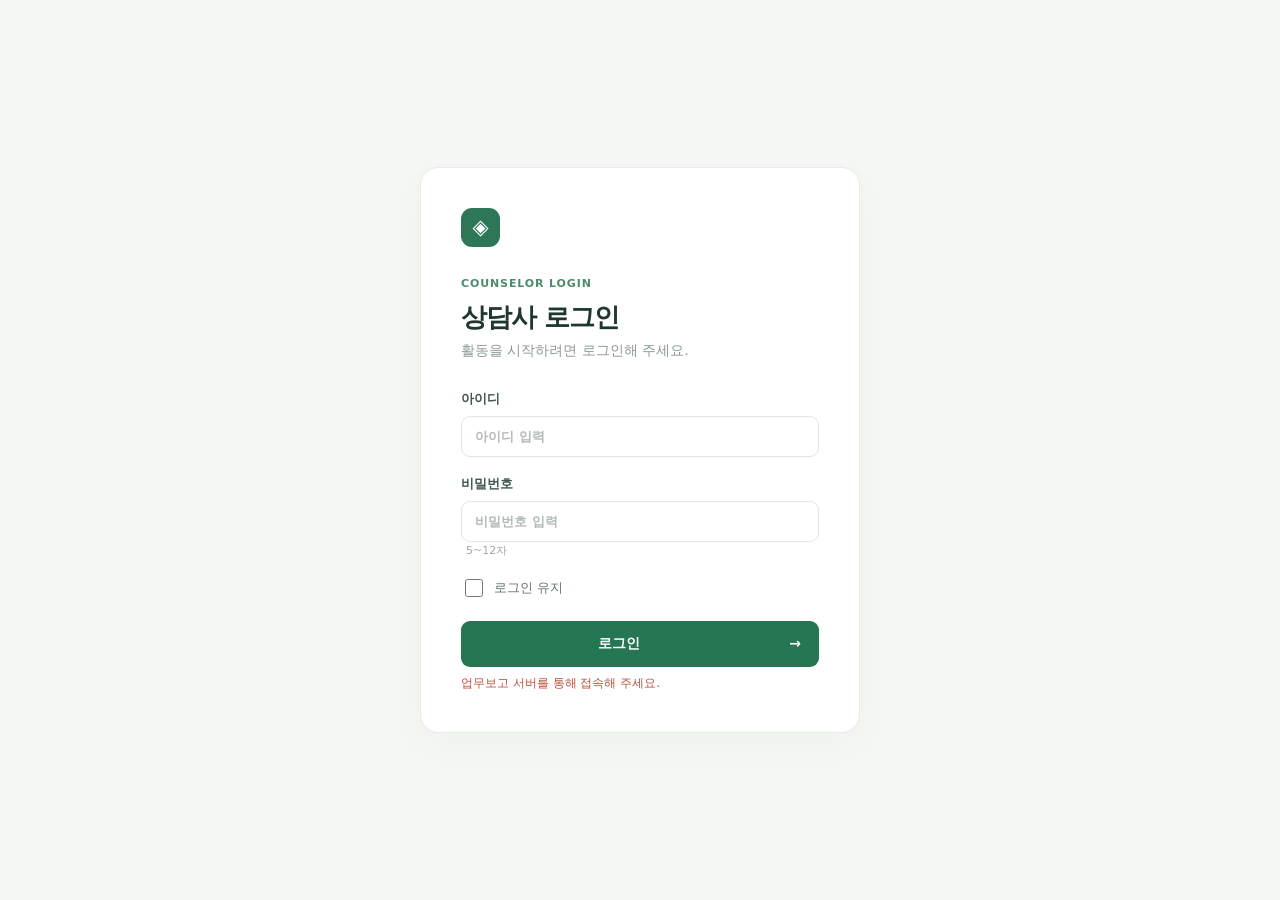
==== commit 7335db32: "Add administrator reports, area management and activity charts" ====
--- a/index.html
+++ b/index.html
@@ -4,6 +4,6 @@
 <div class="shell">
 <header class="top"><div class="brand"><span class="logo">◈</span><div><strong>업무보고</strong><small>상담사 활동 기록</small></div></div><div id="header-actions" hidden><button type="button" class="text-btn open-history">내 활동 이력</button><button type="button" id="logout" class="text-btn">로그아웃</button></div></header>
 <main>
-<section id="login" class="screen active"><div class="login-layout"><div class="login-card"><div class="login-symbol">◈</div><span class="eyebrow">COUNSELOR LOGIN</span><h2>상담사 로그인</h2><p class="sub">활동을 시작하려면 로그인해 주세요.</p><form id="login-form"><label class="field">아이디<input name="id" placeholder="아이디 입력" autocomplete="username" required></label><label class="field">비밀번호<input name="password" type="password" placeholder="비밀번호 입력" autocomplete="current-password" required></label><label class="remember"><input type="checkbox" name="remember"> 로그인 유지</label><button class="button primary block" type="submit">로그인 <span>→</span></button><div id="login-error" class="error" role="alert"></div></form></div></div></section>
-<section id="workspace" class="screen"><div class="page"><div class="workspace-head"><div><div class="eyebrow">MY ACTIVITY</div><h1>오늘의 활동 기록</h1><p class="sub">활동 구역을 선택하고 방문과 상담을 기록해 주세요.</p></div><div class="person"><span class="person-icon" id="user-initial"></span><div><b id="user-name"></b><small>상담사</small></div></div></div><div class="summary"><button type="button" class="summary-item" data-stat="visit"><span>오늘 방문</span><strong id="visits-count">0 <small>건</small></strong></button><button type="button" class="summary-item" data-stat="revisit"><span>오늘 재방문</span><strong id="revisits-count">0 <small>건</small></strong></button><button type="button" class="summary-item" data-stat="update"><span>단순 업데이트</span><strong id="updates-count">0 <small>건</small></strong></button><button type="button" class="summary-item" data-stat="consent"><span>동의서 징구</span><strong id="consent-count">0 <small>건</small></strong></button></div><div class="layout"><div><div class="section-head"><div><span class="eyebrow">NEW RECORD</span><h2 id="form-heading">활동 내용 작성</h2><p class="sub">방문할 때마다 한 건씩 간편하게 기록해 주세요.</p></div><button id="clear-form" class="text-btn">입력 초기화</button></div><form id="activity-form" class="form-card"><div id="linked" class="linked" hidden></div><label class="field">활동 구역 <span class="required">*</span><select name="area" id="area-select" required><option value="">구역을 선택해 주세요</option></select><small>표시된 구역은 관리자가 설정한 구역의 예시입니다.</small></label><label class="field">기존 대상 불러오기 <small>선택</small><select id="target-select"><option value="">새 대상 작성</option></select></label><div class="form-section-title"><span>01</span> 활동 정보</div><div class="field-row"><label class="field">활동일 <span class="required">*</span><input type="date" name="date" required readonly></label><label class="field">활동 유형 <span class="required">*</span><select name="type" required><option value="최초 방문">최초 방문</option><option value="재방문">재방문</option><option value="단순 업데이트">단순 업데이트</option></select></label></div><div class="form-section-title"><span>02</span> 방문 대상 정보</div><div class="field-row"><label class="field">권리지번 <span class="required">*</span><input name="address" placeholder="예: 123-45" required></label><label class="field">동·호수<input name="unit" placeholder="예: 101동 203호"></label></div><label class="field">소유자명 <span class="required">*</span><input name="owner" placeholder="소유자 이름 입력" required></label><div class="field-row contact-row"><fieldset class="phone-field"><legend>집전화 <small>선택</small></legend><div class="phone-parts" data-phone="homePhone"><input name="homePhonePrefix" type="tel" inputmode="numeric" maxlength="4" pattern="[0-9]{2,4}" aria-label="집전화 지역번호 또는 앞자리" placeholder="02"><span aria-hidden="true">-</span><input name="homePhoneMiddle" type="tel" inputmode="numeric" maxlength="4" pattern="[0-9]{3,4}" aria-label="집전화 가운데 번호" placeholder="123"><span aria-hidden="true">-</span><input name="homePhoneLast" type="tel" inputmode="numeric" maxlength="4" pattern="[0-9]{4}" aria-label="집전화 끝 번호" placeholder="5678"></div></fieldset><fieldset class="phone-field"><legend>휴대전화 <small>선택</small></legend><div class="phone-parts" data-phone="mobilePhone"><input name="mobilePhonePrefix" type="tel" inputmode="numeric" maxlength="4" pattern="[0-9]{3}" aria-label="휴대전화 지역번호 또는 앞자리" placeholder="010"><span aria-hidden="true">-</span><input name="mobilePhoneMiddle" type="tel" inputmode="numeric" maxlength="4" pattern="[0-9]{3,4}" aria-label="휴대전화 가운데 번호" placeholder="1234"><span aria-hidden="true">-</span><input name="mobilePhoneLast" type="tel" inputmode="numeric" maxlength="4" pattern="[0-9]{4}" aria-label="휴대전화 끝 번호" placeholder="5678"></div></fieldset></div><label class="field">주소</label><div class="address-search"><input id="postcode" name="postcode" placeholder="우편번호" aria-label="우편번호로 주소 검색" readonly aria-haspopup="dialog"><button type="button" id="address-search" class="secondary-action" aria-haspopup="dialog">주소 검색</button></div><label class="field address-line"><span class="visually-hidden">기본 주소</span><input name="residentAddress" id="resident-address" autocomplete="off" placeholder="주소 검색 후 자동 입력" readonly></label><label class="field"><span class="visually-hidden">상세 주소</span><input name="addressDetail" id="address-detail" autocomplete="off" placeholder="상세주소 입력"></label><dialog id="postcode-wrap" class="postcode-wrap" aria-labelledby="postcode-title"><div class="postcode-heading"><strong id="postcode-title">주소 검색</strong><button type="button" id="postcode-close" class="secondary-action">닫기</button></div><div id="postcode-frame"></div></dialog><div id="address-error" class="attachment-error" role="status"></div><div class="form-section-title"><span>03</span> 방문 및 서류 현황</div><fieldset id="visit-result"><legend>방문 결과 <span class="required">*</span></legend><div class="choices"><label><input type="radio" name="result" value="상담 완료" required><span>상담 완료</span></label><label><input type="radio" name="result" value="부재"><span>부재</span></label><label><input type="radio" name="result" value="방문 거절"><span>방문 거절</span></label><label><input type="radio" name="result" value="기타"><span>기타</span></label></div><label class="field conditional-field" id="result-other-field" hidden>방문 결과 기타 내용<input name="resultOther" placeholder="기타 방문 결과를 입력해 주세요"></label></fieldset><fieldset><legend>서류 징구 여부 <small>확인한 항목을 체크해 주세요</small></legend><div class="checks"><label><input type="checkbox" name="consent"><span>동의서</span></label><label><input type="checkbox" name="privacy"><span>개인정보 관련 서류</span></label><label><input type="checkbox" name="identity"><span>신분증 관련 자료</span></label><label><input type="checkbox" name="other"><span>기타</span></label></div><label class="field conditional-field" id="document-other-field" hidden>기타 서류 내용<input name="otherDocument" placeholder="징구한 기타 서류를 입력해 주세요"></label><p class="hint">체크는 징구를 뜻하며, 미체크는 아직 확인되지 않은 상태입니다.</p></fieldset><fieldset><legend>개발성향</legend><div class="choices compact"><label><input type="radio" name="preference" value="상"><span>상</span></label><label><input type="radio" name="preference" value="중"><span>중</span></label><label><input type="radio" name="preference" value="하"><span>하</span></label><label><input type="radio" name="preference" value="미확인" checked><span>미확인</span></label></div></fieldset><div class="form-section-title"><span>04</span> 상담 및 후속 조치</div><div class="field entry-section"><div class="entry-head"><label for="note-input">상담 내용</label></div><div id="note-history" class="entry-history"></div><textarea id="note-input" name="note" placeholder="상담 내용이나 특이사항을 입력해 주세요." rows="3"></textarea><div id="note-draft" class="entry-history"></div></div><div class="field entry-section"><div class="entry-head"><label for="changes-input">변동사항 <small>선택</small></label><button type="button" class="add-entry" data-kind="changes">＋ 추가</button></div><div id="changes-history" class="entry-history"></div><textarea id="changes-input" name="changes" placeholder="주소·연락처 등 변경 내용을 입력한 후 추가해 주세요." rows="2"></textarea><div id="changes-draft" class="entry-history"></div></div><div class="field-row"><label class="field">후속 조치<select name="follow"><option value="">선택 안 함</option><option>재방문</option><option>전화 연락</option><option>서류 확인</option><option>기타</option></select></label><label class="field">예정일<input type="date" name="followDate"></label></div><div class="form-section-title"><span>05</span> 사진 첨부</div><div class="field attachment-field"><label for="attachments">첨부파일 <small>선택</small></label><input id="attachments" name="attachments" type="file" accept="image/jpeg,image/png,image/gif,image/webp,image/bmp,image/avif" multiple><p class="hint">이미지 최대 5장 · 큰 사진은 저장 시 자동 압축됩니다. 압축 시 화질이 낮아질 수 있습니다.</p><div id="attachment-preview" class="attachment-preview" aria-live="polite"></div></div><div class="form-footer"><span>활동 기록은 상담사 계정에 저장됩니다.</span><button class="button primary" type="submit">활동 기록 저장 <span>→</span></button></div><p id="feedback" class="feedback" role="status"></p></form></div></div></div></section>
+<section id="login" class="screen active"><div class="login-layout"><div class="login-card"><div class="login-symbol">◈</div><span class="eyebrow">COUNSELOR LOGIN</span><h2>상담사 로그인</h2><p class="sub">활동을 시작하려면 로그인해 주세요.</p><form id="login-form"><label class="field">아이디<input name="id" placeholder="아이디 입력" autocomplete="username" required></label><label class="field">비밀번호<input name="password" type="password" placeholder="비밀번호 입력" autocomplete="current-password" required minlength="5" maxlength="12"><small>5~12자</small></label><label class="remember"><input type="checkbox" name="remember"> 로그인 유지</label><button class="button primary block" type="submit">로그인 <span>→</span></button><div id="login-error" class="error" role="alert"></div></form></div></div></section>
+<section id="workspace" class="screen"><div class="page"><div class="workspace-head"><div><div class="eyebrow">MY ACTIVITY</div><h1>오늘의 활동 기록</h1><p class="sub">활동 구역을 선택하고 방문과 상담을 기록해 주세요.</p></div><div class="person"><span class="person-icon" id="user-initial"></span><div><b id="user-name"></b><small>상담사</small></div></div></div><div class="summary"><button type="button" class="summary-item" data-stat="visit"><span>오늘 방문</span><strong id="visits-count">0 <small>건</small></strong></button><button type="button" class="summary-item" data-stat="revisit"><span>오늘 재방문</span><strong id="revisits-count">0 <small>건</small></strong></button><button type="button" class="summary-item" data-stat="update"><span>단순 업데이트</span><strong id="updates-count">0 <small>건</small></strong></button><button type="button" class="summary-item" data-stat="consent"><span>동의서 징구</span><strong id="consent-count">0 <small>건</small></strong></button></div><div class="layout"><div><div class="section-head"><div><span class="eyebrow">NEW RECORD</span><h2 id="form-heading">활동 내용 작성</h2><p class="sub">방문할 때마다 한 건씩 간편하게 기록해 주세요.</p></div><button id="clear-form" class="text-btn">입력 초기화</button></div><form id="activity-form" class="form-card"><div id="linked" class="linked" hidden></div><label class="field">활동 구역 <span class="required">*</span><select name="area" id="area-select" required><option value="">구역을 선택해 주세요</option></select><small>관리자가 배정한 구역만 표시됩니다.</small></label><label class="field">기존 대상 불러오기 <small>선택</small><select id="target-select"><option value="">새 대상 작성</option></select></label><div class="form-section-title"><span>01</span> 활동 정보</div><div class="field-row"><label class="field">활동일 <span class="required">*</span><input type="date" name="date" required readonly></label><label class="field">활동 유형 <span class="required">*</span><select name="type" required><option value="최초 방문">최초 방문</option><option value="재방문">재방문</option><option value="단순 업데이트">단순 업데이트</option></select></label></div><div class="form-section-title"><span>02</span> 방문 대상 정보</div><div class="field-row"><label class="field">권리지번 <span class="required">*</span><input name="address" placeholder="예: 123-45" required></label><label class="field">동·호수<input name="unit" placeholder="예: 101동 203호"></label></div><label class="field">소유자명 <span class="required">*</span><input name="owner" placeholder="소유자 이름 입력" required></label><div class="field-row contact-row"><fieldset class="phone-field"><legend>집전화 <small>선택</small></legend><div class="phone-parts" data-phone="homePhone"><input name="homePhonePrefix" type="tel" inputmode="numeric" maxlength="4" pattern="[0-9]{2,4}" aria-label="집전화 지역번호 또는 앞자리" placeholder="02"><span aria-hidden="true">-</span><input name="homePhoneMiddle" type="tel" inputmode="numeric" maxlength="4" pattern="[0-9]{3,4}" aria-label="집전화 가운데 번호" placeholder="123"><span aria-hidden="true">-</span><input name="homePhoneLast" type="tel" inputmode="numeric" maxlength="4" pattern="[0-9]{4}" aria-label="집전화 끝 번호" placeholder="5678"></div></fieldset><fieldset class="phone-field"><legend>휴대전화 <small>선택</small></legend><div class="phone-parts" data-phone="mobilePhone"><input name="mobilePhonePrefix" type="tel" inputmode="numeric" maxlength="4" pattern="[0-9]{3}" aria-label="휴대전화 지역번호 또는 앞자리" placeholder="010"><span aria-hidden="true">-</span><input name="mobilePhoneMiddle" type="tel" inputmode="numeric" maxlength="4" pattern="[0-9]{3,4}" aria-label="휴대전화 가운데 번호" placeholder="1234"><span aria-hidden="true">-</span><input name="mobilePhoneLast" type="tel" inputmode="numeric" maxlength="4" pattern="[0-9]{4}" aria-label="휴대전화 끝 번호" placeholder="5678"></div></fieldset></div><label class="field">주소</label><div class="address-search"><input id="postcode" name="postcode" placeholder="우편번호" aria-label="우편번호로 주소 검색" readonly aria-haspopup="dialog"><button type="button" id="address-search" class="secondary-action" aria-haspopup="dialog">주소 검색</button></div><label class="field address-line"><span class="visually-hidden">기본 주소</span><input name="residentAddress" id="resident-address" autocomplete="off" placeholder="주소 검색 후 자동 입력" readonly></label><label class="field"><span class="visually-hidden">상세 주소</span><input name="addressDetail" id="address-detail" autocomplete="off" placeholder="상세주소 입력"></label><dialog id="postcode-wrap" class="postcode-wrap" aria-labelledby="postcode-title"><div class="postcode-heading"><strong id="postcode-title">주소 검색</strong><button type="button" id="postcode-close" class="secondary-action">닫기</button></div><div id="postcode-frame"></div></dialog><div id="address-error" class="attachment-error" role="status"></div><div class="form-section-title"><span>03</span> 방문 및 서류 현황</div><fieldset id="visit-result"><legend>방문 결과 <span class="required">*</span></legend><div class="choices"><label><input type="radio" name="result" value="상담 완료" required><span>상담 완료</span></label><label><input type="radio" name="result" value="부재"><span>부재</span></label><label><input type="radio" name="result" value="방문 거절"><span>방문 거절</span></label><label><input type="radio" name="result" value="기타"><span>기타</span></label></div><label class="field conditional-field" id="result-other-field" hidden>방문 결과 기타 내용<input name="resultOther" placeholder="기타 방문 결과를 입력해 주세요"></label></fieldset><fieldset><legend>서류 징구 여부 <small>확인한 항목을 체크해 주세요</small></legend><div class="checks"><label><input type="checkbox" name="consent"><span>동의서</span></label><label><input type="checkbox" name="privacy"><span>개인정보 관련 서류</span></label><label><input type="checkbox" name="identity"><span>신분증 관련 자료</span></label><label><input type="checkbox" name="other"><span>기타</span></label></div><label class="field conditional-field" id="document-other-field" hidden>기타 서류 내용<input name="otherDocument" placeholder="징구한 기타 서류를 입력해 주세요"></label><p class="hint">체크는 징구를 뜻하며, 미체크는 아직 확인되지 않은 상태입니다.</p></fieldset><fieldset><legend>개발성향</legend><div class="choices compact"><label><input type="radio" name="preference" value="상"><span>상</span></label><label><input type="radio" name="preference" value="중"><span>중</span></label><label><input type="radio" name="preference" value="하"><span>하</span></label><label><input type="radio" name="preference" value="미확인" checked><span>미확인</span></label></div></fieldset><div class="form-section-title"><span>04</span> 상담 및 후속 조치</div><div class="field entry-section"><div class="entry-head"><label for="note-input">상담 내용</label></div><div id="note-history" class="entry-history"></div><textarea id="note-input" name="note" placeholder="상담 내용이나 특이사항을 입력해 주세요." rows="3"></textarea><div id="note-draft" class="entry-history"></div></div><div class="field entry-section"><div class="entry-head"><label for="changes-input">변동사항 <small>선택</small></label><button type="button" class="add-entry" data-kind="changes">＋ 추가</button></div><div id="changes-history" class="entry-history"></div><textarea id="changes-input" name="changes" placeholder="주소·연락처 등 변경 내용을 입력한 후 추가해 주세요." rows="2"></textarea><div id="changes-draft" class="entry-history"></div></div><div class="field-row"><label class="field">후속 조치<select name="follow"><option value="">선택 안 함</option><option>재방문</option><option>전화 연락</option><option>서류 확인</option><option>기타</option></select></label><label class="field">예정일<input type="date" name="followDate"></label></div><div class="form-section-title"><span>05</span> 사진 첨부</div><div class="field attachment-field"><label for="attachments">첨부파일 <small>선택</small></label><input id="attachments" name="attachments" type="file" accept="image/jpeg,image/png,image/gif,image/webp,image/bmp,image/avif" multiple><p class="hint">이미지 최대 5장 · 큰 사진은 저장 시 자동 압축됩니다. 압축 시 화질이 낮아질 수 있습니다.</p><div id="attachment-preview" class="attachment-preview" aria-live="polite"></div></div><div class="form-footer"><span>활동 기록은 상담사 계정에 저장됩니다.</span><button class="button primary" type="submit">활동 기록 저장 <span>→</span></button></div><p id="feedback" class="feedback" role="status"></p></form></div></div></div></section>
 <section id="history-page" class="screen"><div class="page history-page"><button type="button" id="back-to-work" class="text-btn">← 활동 기록으로 돌아가기</button><div class="history-title"><span class="eyebrow">ACTIVITY LOG</span><h1>내 활동 이력</h1><p class="sub">기간을 선택해 최신 기록부터 확인하세요.</p></div><div class="side-card"><div class="side-heading"><div><span class="eyebrow">ACTIVITY LOG</span><h2>내 활동 이력</h2></div><span id="record-total" class="count">0건</span></div><div class="history-date period-filter"><label for="history-start">시작 날짜<input id="history-start" type="date"></label><span class="period-separator">~</span><label for="history-end">마지막 날짜<input id="history-end" type="date"></label><button id="search-history" type="button">검색</button></div><p id="date-error" class="attachment-error" role="alert" hidden>시작 날짜는 마지막 날짜보다 늦을 수 없습니다.</p><div class="searchbox"><span>⌕</span><input id="search" placeholder="권리지번 또는 소유자 검색" aria-label="활동 이력 검색"></div><p id="history-status" class="history-status" role="status" hidden></p><p id="active-filter" class="active-filter" hidden></p><p class="history-help">활동 이력은 읽기 전용입니다. 새로운 활동은 활동 기록 화면에서 작성해 주세요.</p><div id="records" class="records"></div></div></div></section></main></div><script src="https://t1.kakaocdn.net/mapjsapi/bundle/postcode/prod/postcode.v2.js"></script><script src="app.js?v=3"></script></body></html>
